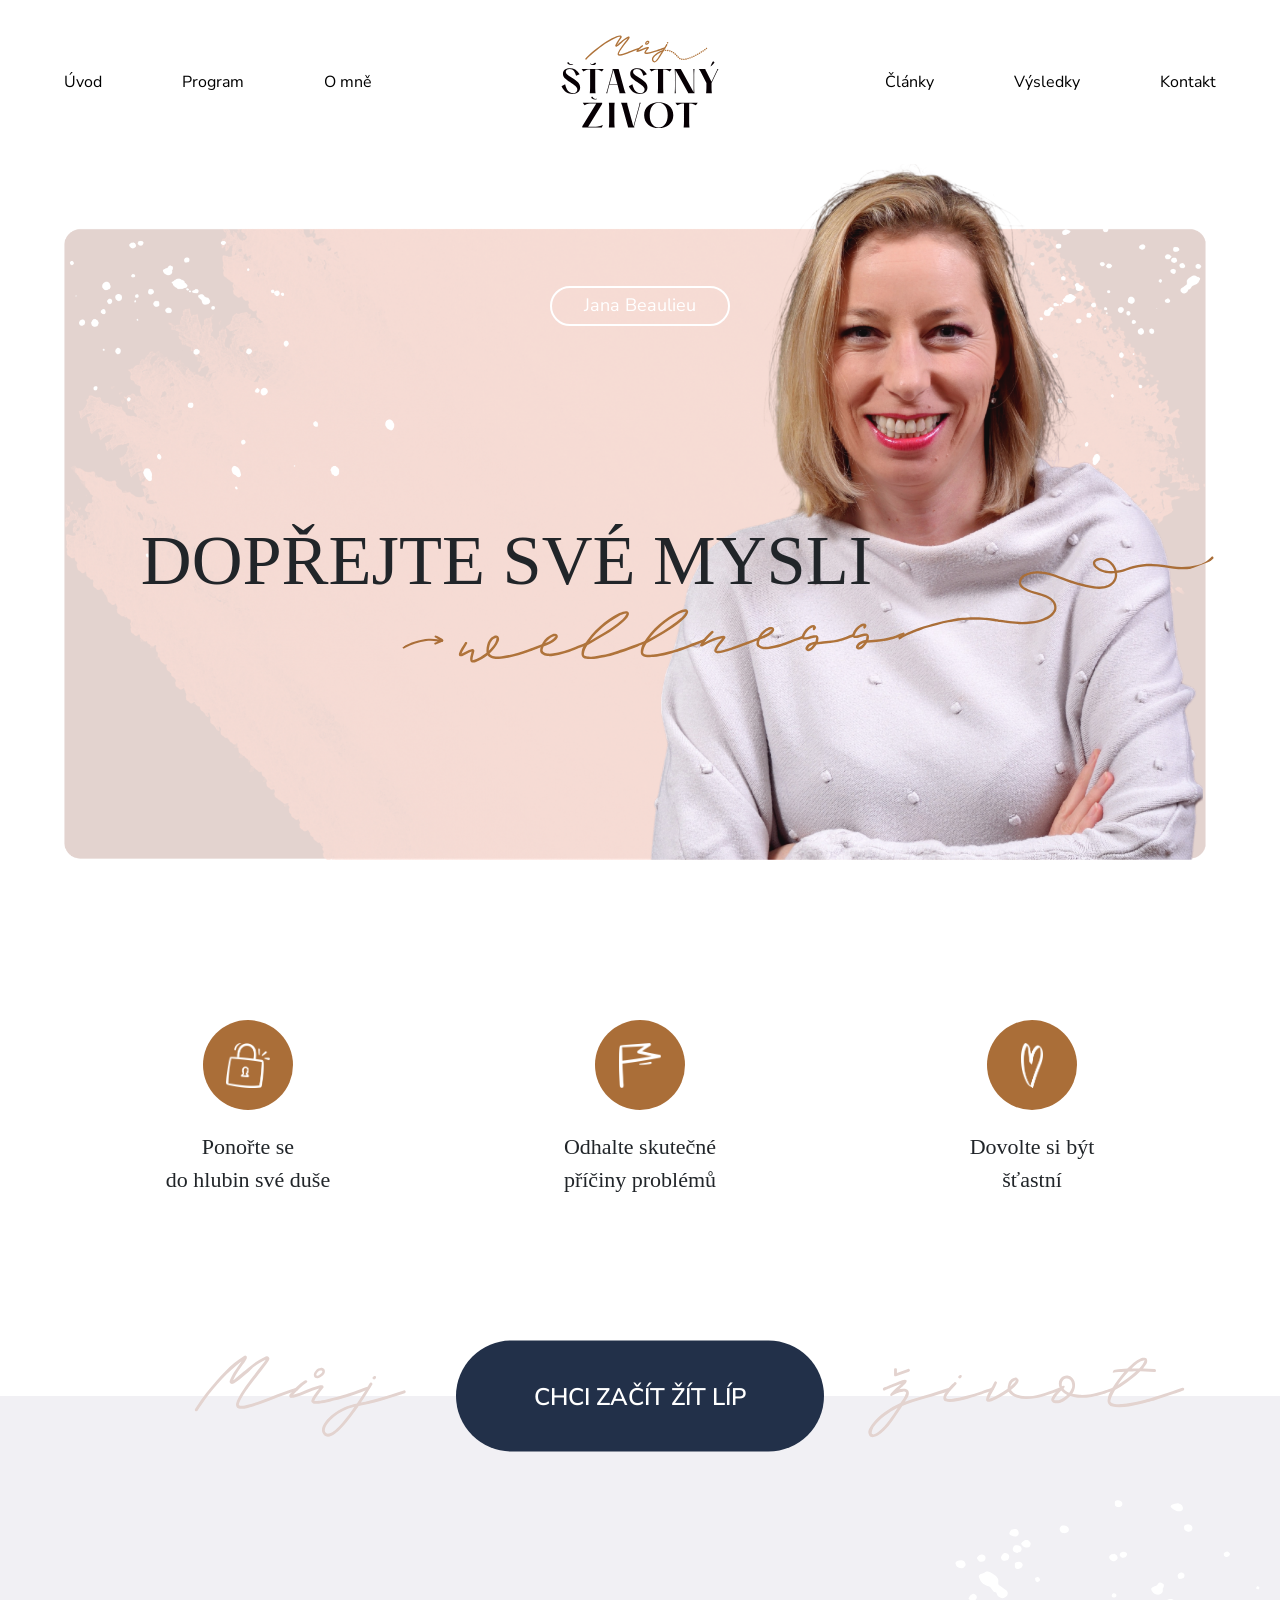
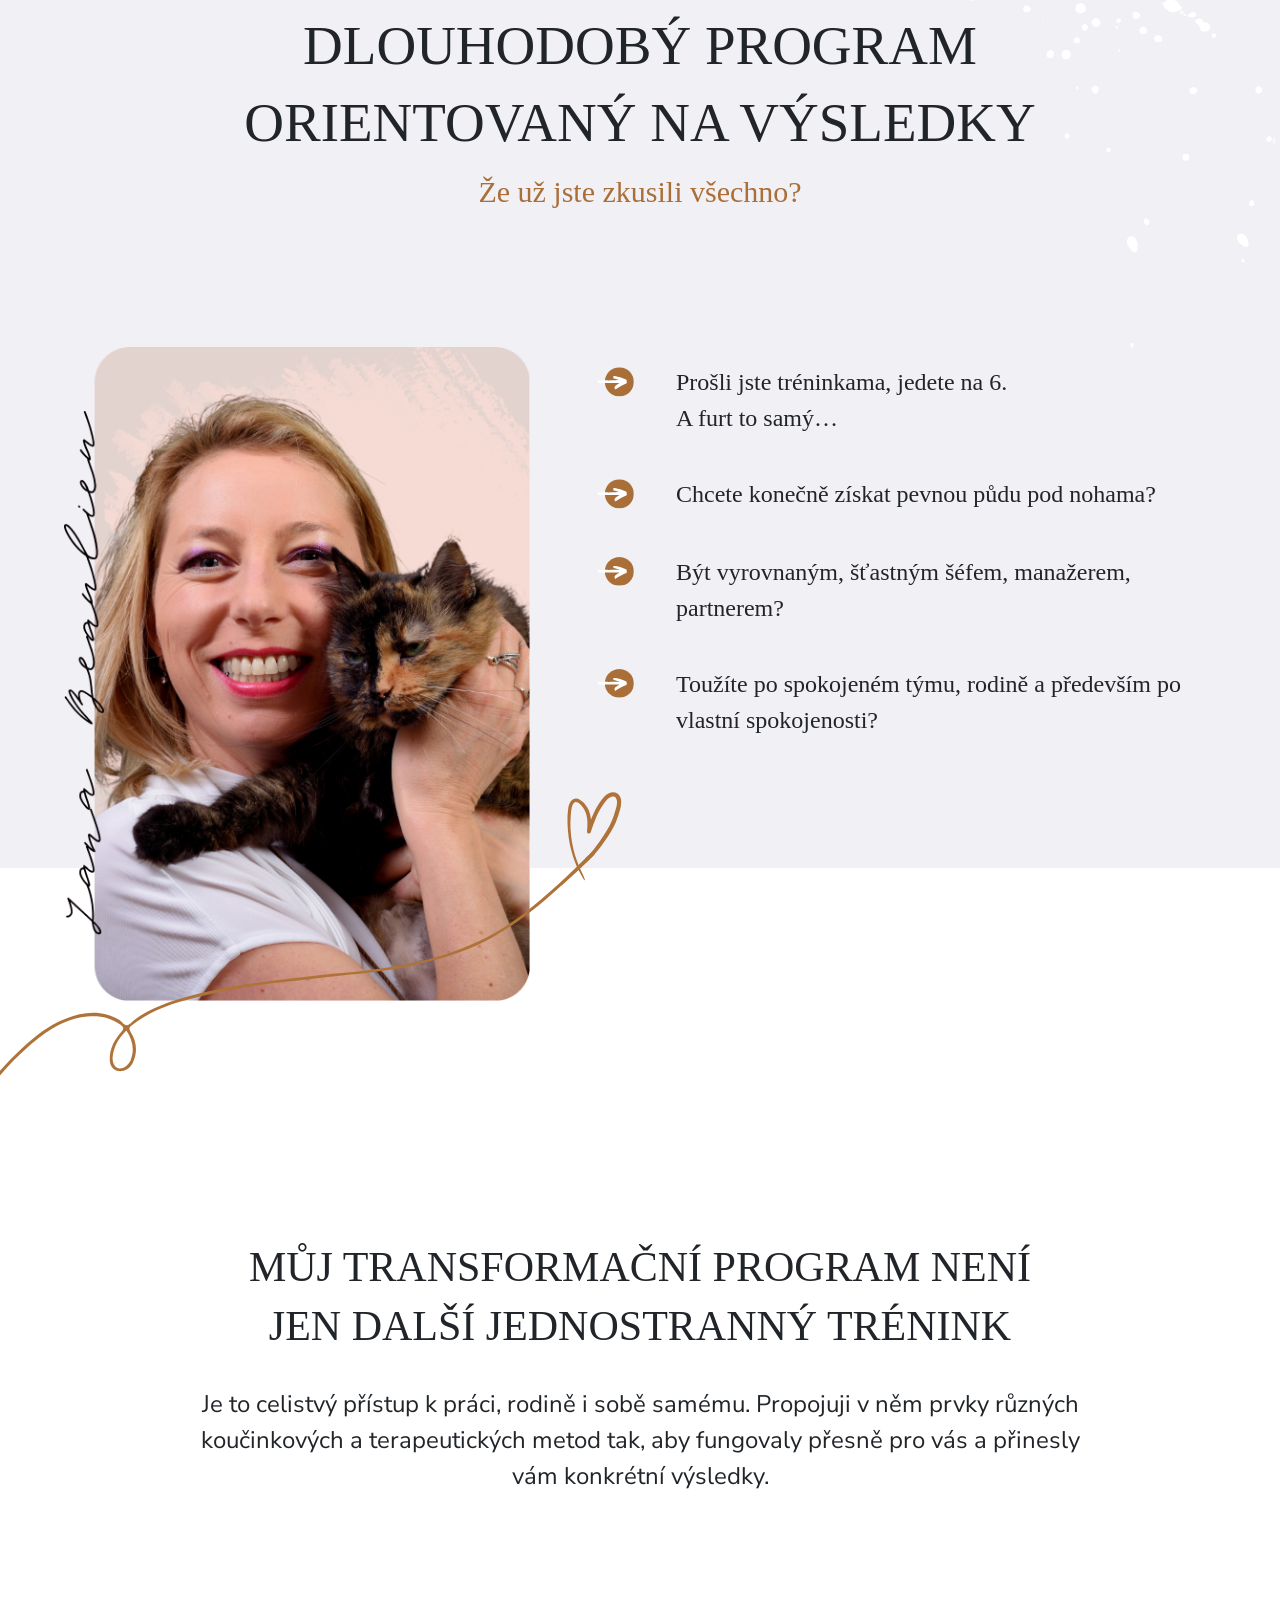
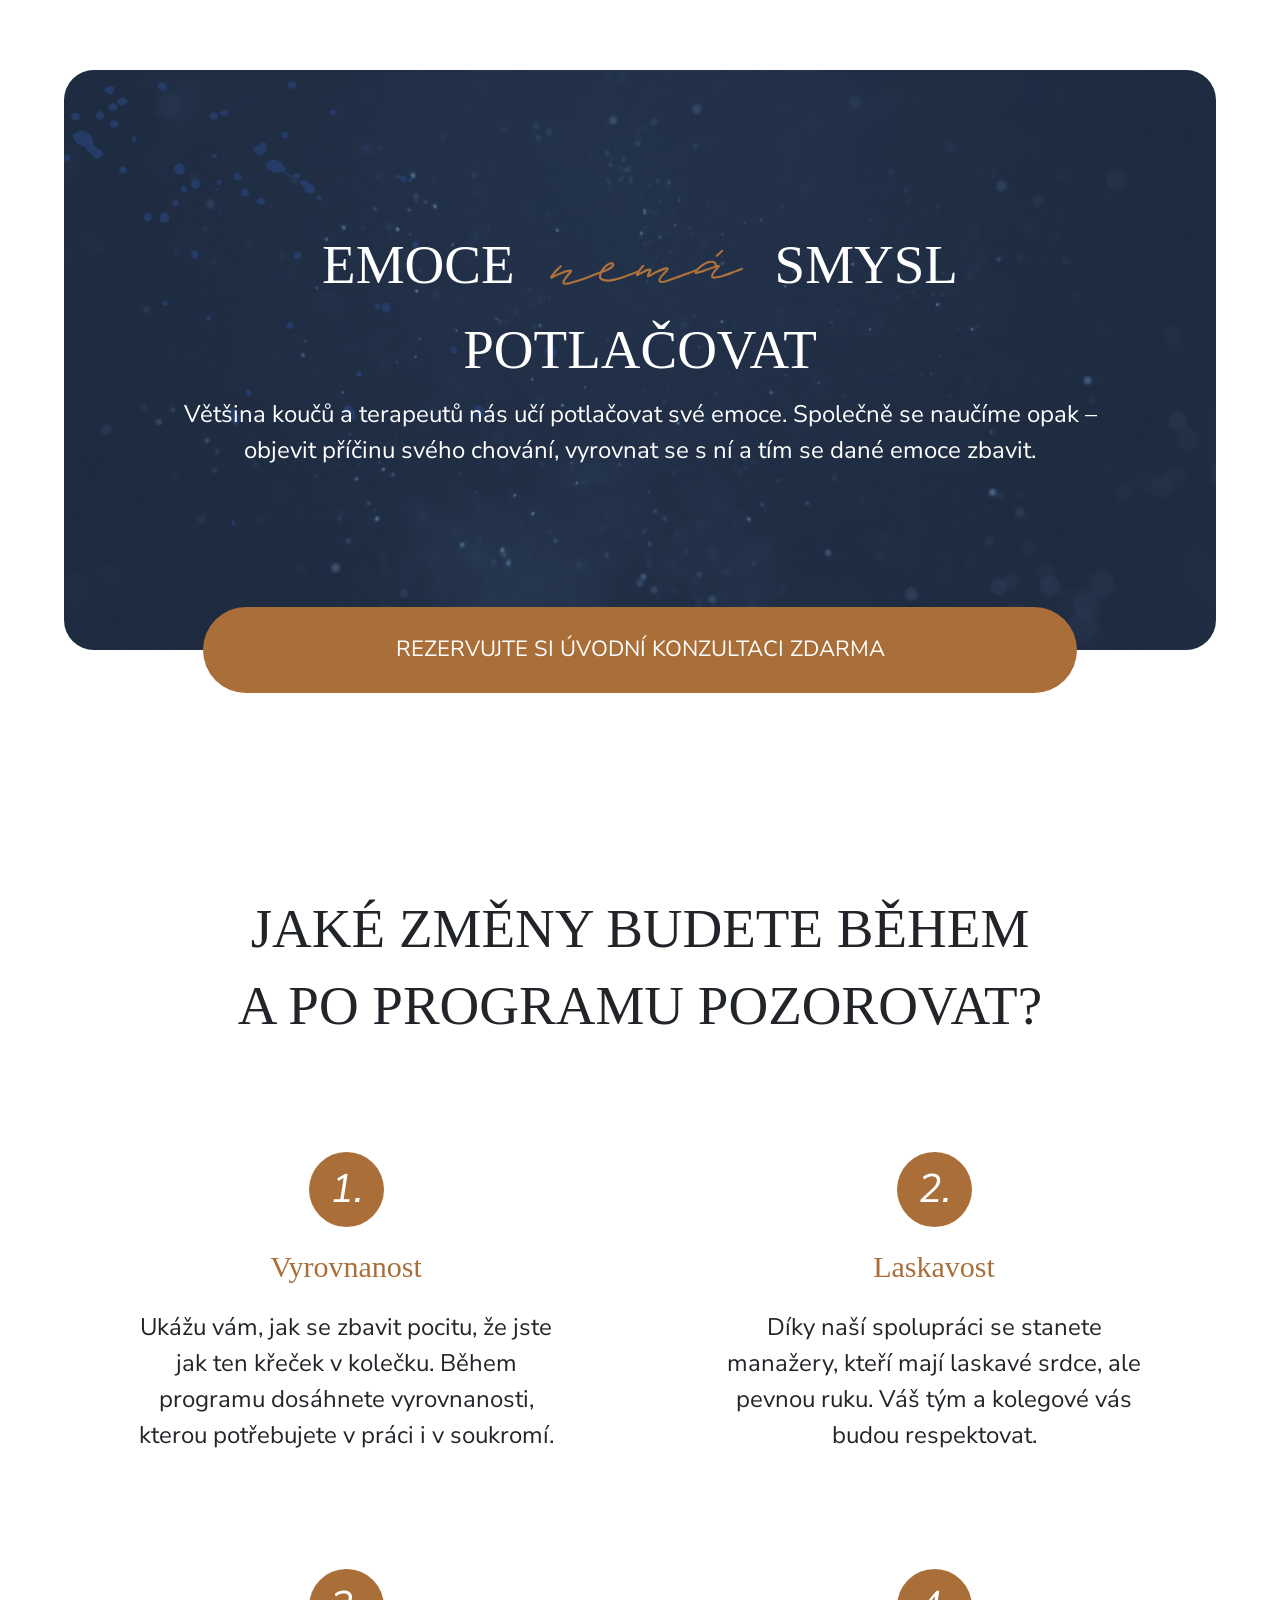
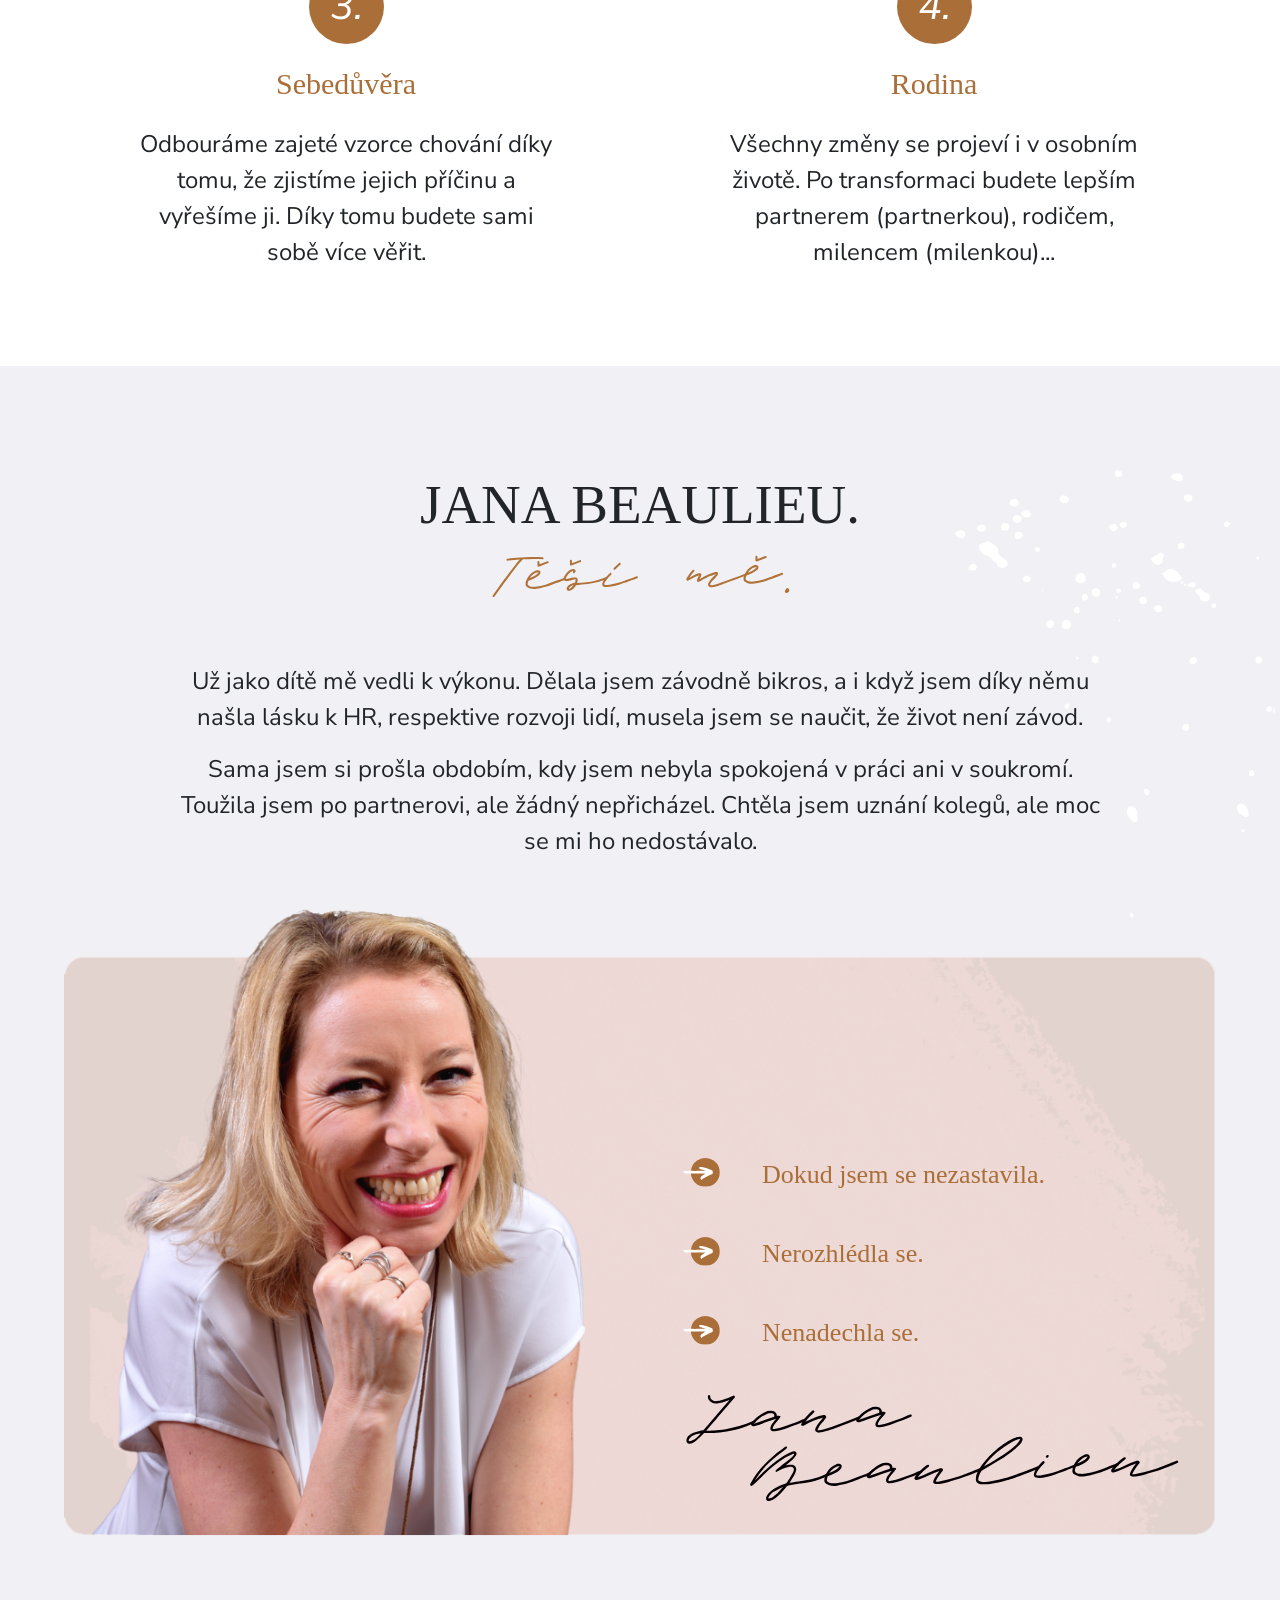
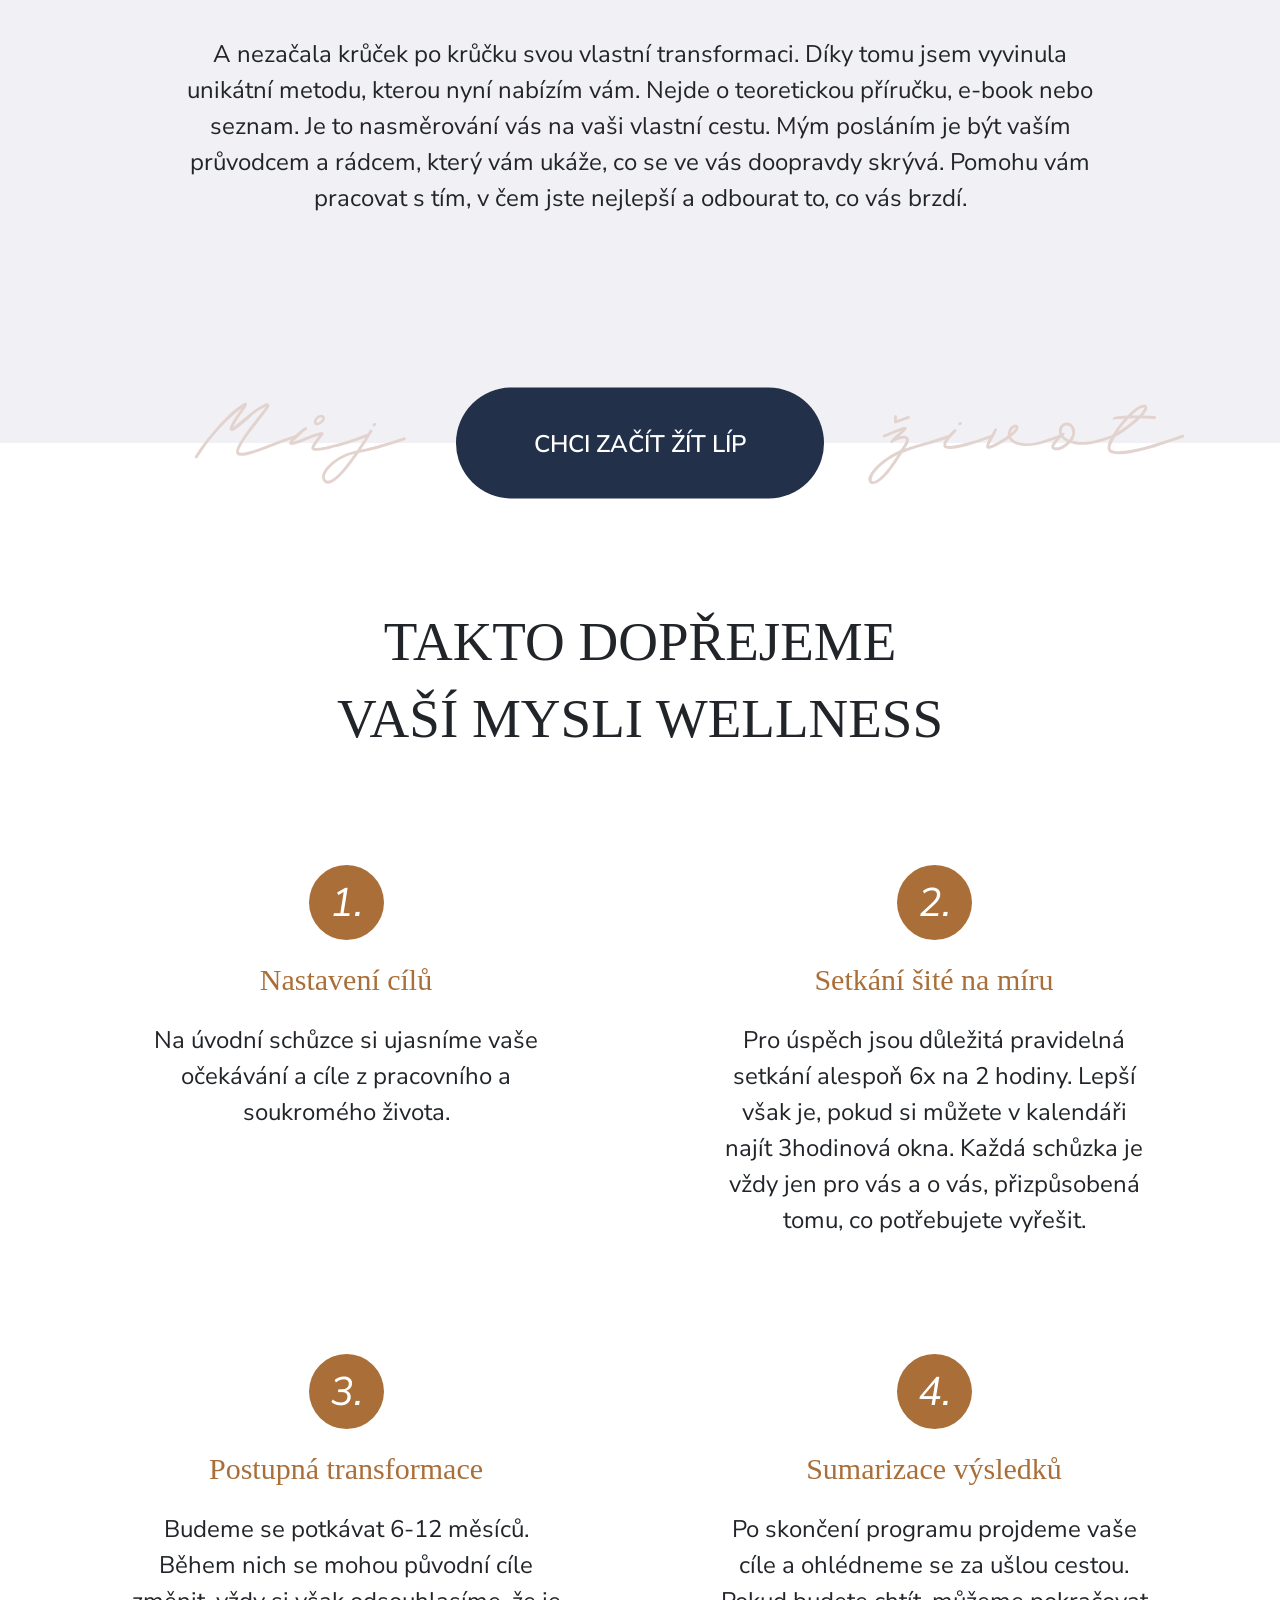
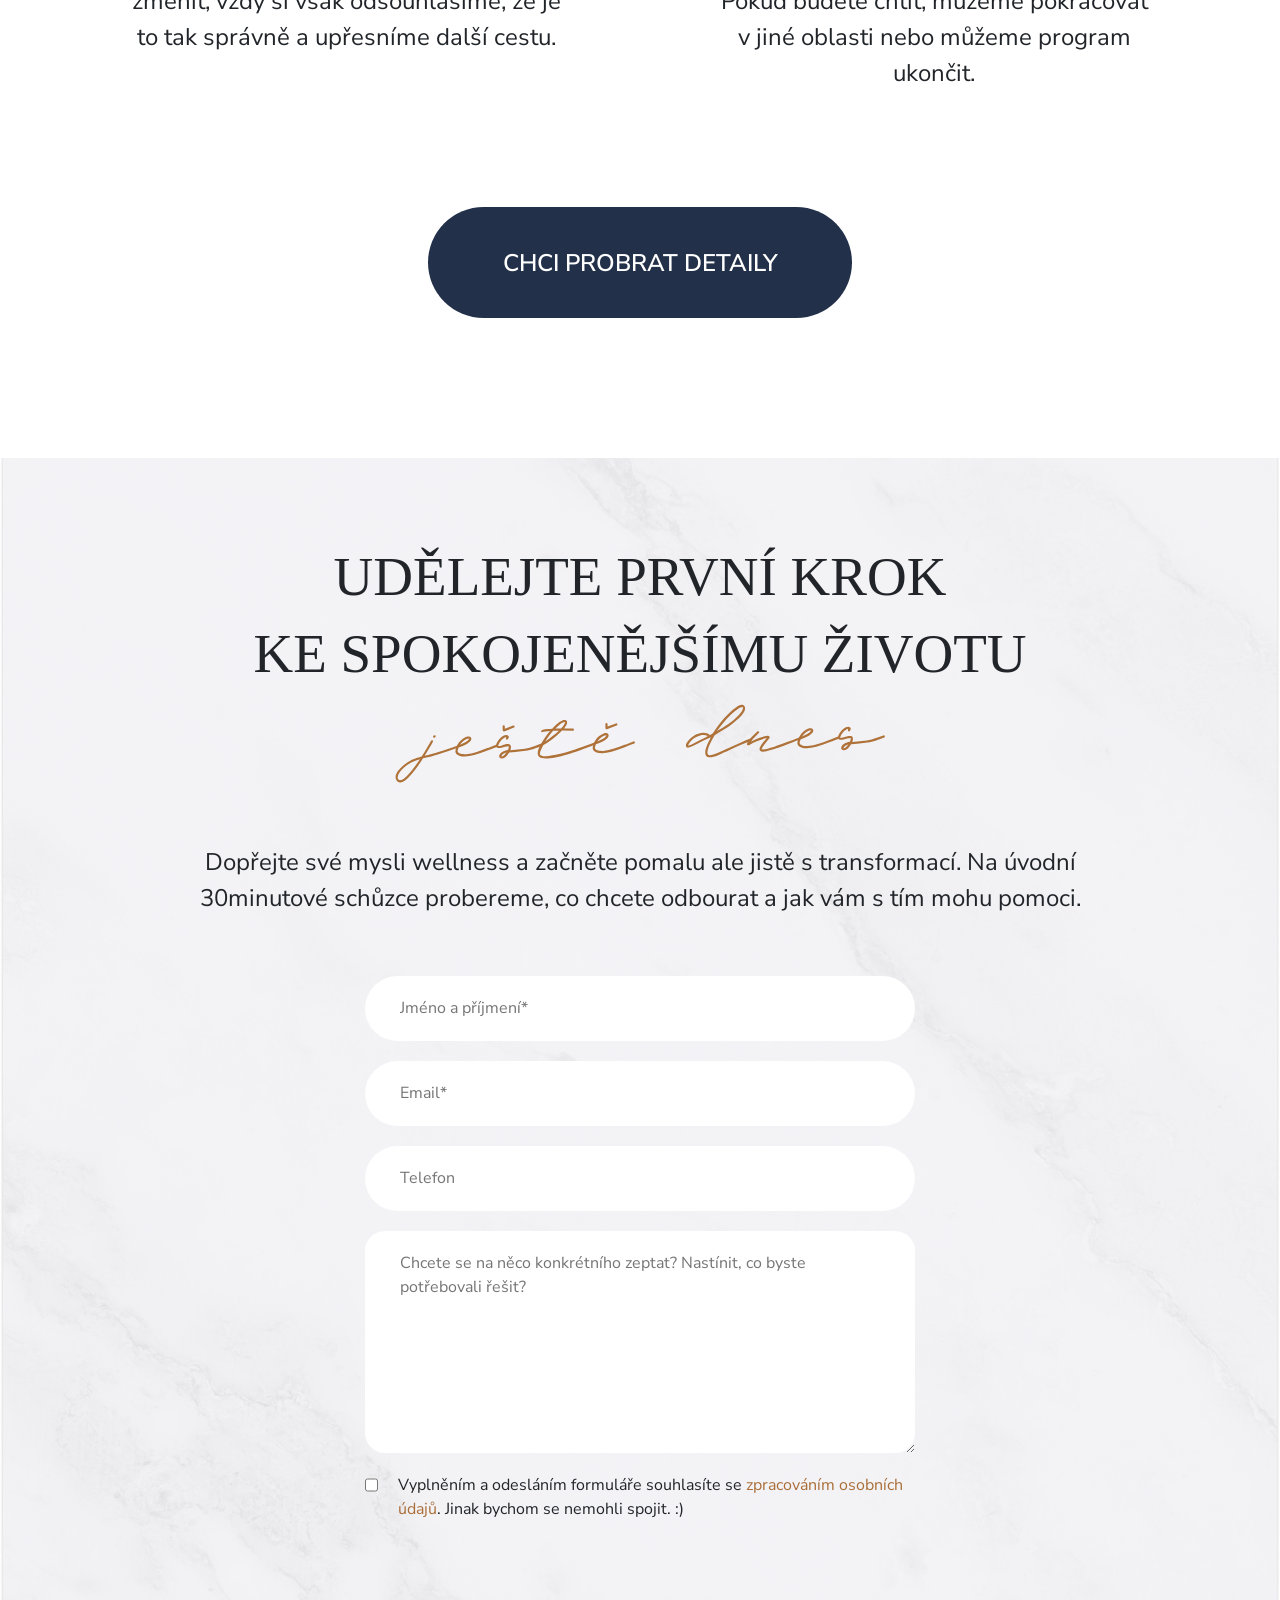
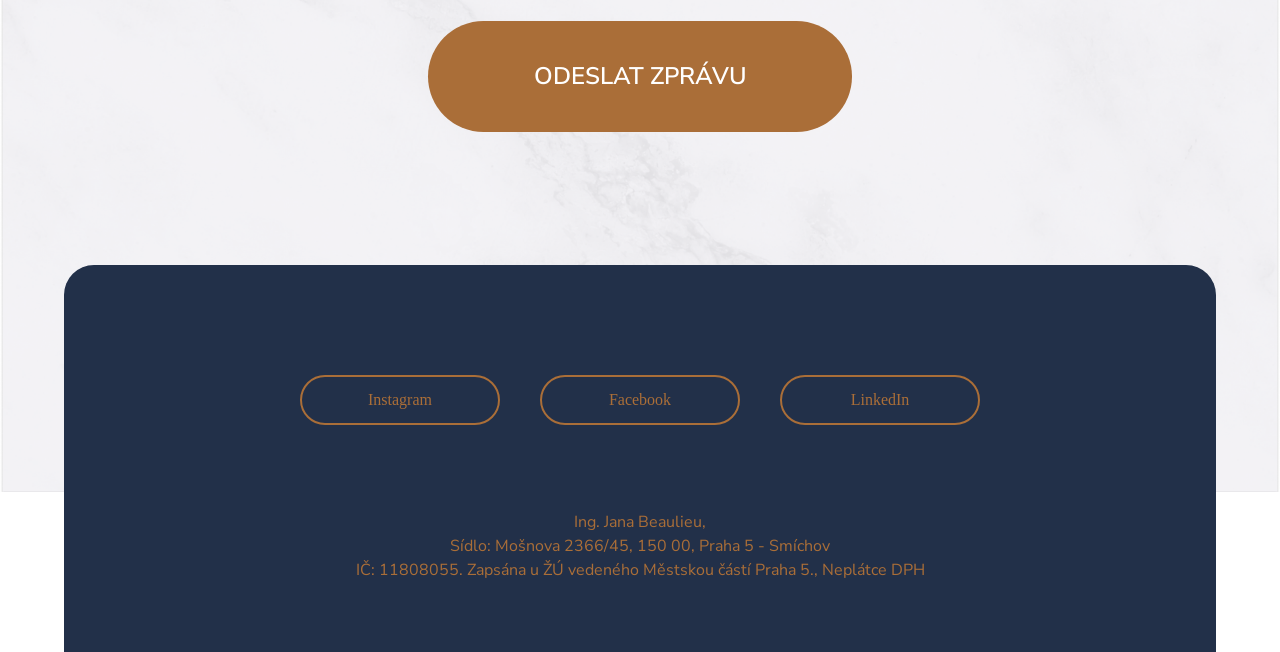
==== app/index.html @ 2c25b7e0 "landing" ====
<!DOCTYPE html>
<html lang="en">
<head>
	<meta charset="utf-8">
    <meta name="viewport" content="width=device-width, initial-scale=1">
	<meta http-equiv="X-UA-Compatible" content="ie=edge">
	<title>Title</title>
	<link rel="preconnect" href="https://fonts.googleapis.com">
<link rel="preconnect" href="https://fonts.gstatic.com" crossorigin>
<link href="https://fonts.googleapis.com/css2?family=Nunito+Sans:ital,opsz,wght@0,6..12,200..1000;1,6..12,200..1000&family=Nunito:ital,wght@0,200..1000;1,200..1000&display=swap" rel="stylesheet">
<link href="https://db.onlinewebfonts.com/c/3147420f5573b22000d1e233cae7cdc9?family=PP+Hatton" rel="stylesheet">

	<link rel="stylesheet" href="https://stackpath.bootstrapcdn.com/bootstrap/5.0.0-alpha1/css/bootstrap.min.css" integrity="sha384-r4NyP46KrjDleawBgD5tp8Y7UzmLA05oM1iAEQ17CSuDqnUK2+k9luXQOfXJCJ4I" crossorigin="anonymous">
	<link rel="stylesheet" href="css/style.min.css">
</head>
<body>

<!-- start header -->
<header class="header">
	<div class="container">

		<div class="logo">
			<a href="">
				<img src="img/logo.svg" alt="">
			</a>
		</div>

		<div class="menu-btn">
			<div class="menu-row"></div>
			<div class="menu-row"></div>
			<div class="menu-row"></div>
		</div>

		<div class="menu">
			<div class="menu__col">
				<ul>

					<li>
						<a href="">
							Úvod 
						</a>
					</li>

					<li>
						<a href="">
							Program  
						</a>
					</li>

					<li>
						<a href="">
							O mně 
						</a>
					</li>

				</ul>
			</div>
			<div class="menu__col">
				<ul>

					<li>
						<a href="">
							Články  
						</a>
					</li>

					<li>
						<a href="">
							Výsledky  
						</a>
					</li>

					<li>
						<a href="">
							Kontakt  
						</a>
					</li>

				</ul>
			</div>
		</div>
		
	</div>
</header>
<!-- end header -->

<!-- start main screen -->
<section class="main-screen">
	<div class="container">
		<div class="main-screen__content">

			<div class="main-screen__content-wrapper">
				<a href="" class="main-screen__btn">
				Jana Beaulieu
				</a>

			<h1 class="main-screen__title">
				Dopřejte své mysli
			</h1>
			<img src="img/signature.svg" alt="" class="signature__img">
			</div>
			
			<img src="img/ms.png" alt="" class="main-screen__img">
		</div>
		
	</div>
</section>
<!-- end main screen -->

<!-- start items section -->
<section class="items-section">
	<div class="container">
		<div class="row">

			<div class="col-lg-4">
				<div class="item">
					<div class="item__icon">
						<img src="img/icon1.png" alt="" class="item__icon-img">
					</div>
					<div class="item__title">
						Ponořte se <br>
do hlubin své duše
					</div>
				</div>
			</div>

			<div class="col-lg-4">
				<div class="item">
					<div class="item__icon">
						<img src="img/icon2.png" alt="" class="item__icon-img">
					</div>
					<div class="item__title">
						Odhalte skutečné <br>
						 příčiny problémů
					</div>
				</div>
			</div>

			<div class="col-lg-4">
				<div class="item">
					<div class="item__icon">
						<img src="img/icon3.png" alt="" class="item__icon-img">
					</div>
					<div class="item__title">
						Dovolte si být <br>
						šťastní
					</div>
				</div>
			</div>

		</div>
	</div>
</section>
<!-- end items section -->

<!-- start program section -->
<section class="program-section">


	<div class="program-row">
		<div class="container">
				<div class="row">

			

			<div class="col-lg-4" style="display: flex;justify-content: flex-end;">
				<img src="img/s1.svg" alt="">
			</div>

			<div class="col-lg-4">
				<div class="program-button">
			Chci začít žít líp</div>
		</div>

		<div class="col-lg-4">
<img src="img/s2.svg" alt="">
		</div>

			</div>
		</div>
	
		</div>
		
		
		

<div class="program-section__content">
	<div class="container">

		<h2 class="h2">
			Dlouhodobý program <br>
			orientovaný na výsledky
		</h2>

		<div class="sub-title">
			Že už jste zkusili všechno?
		</div>

		<div class="program-content-row">

			<div class="row">

			<div class="col-lg-5">
				<div class="program__photo-wrapper">
					
				</div>
				<img src="img/photo.png" alt="" class="program__photo">
				<img src="img/heart.svg" alt="" class="heart-img">
			</div>

			<div class="col-lg-7">
				<div class="program-list">

					<div class="program-item">
						<img src="img/icon.svg" alt="" class="program-item__icon">

						<div class="program-item__text">
							Prošli jste tréninkama, jedete na 6. <br> A furt to samý…
						</div>
					</div>

					<div class="program-item">
						<img src="img/icon.svg" alt="" class="program-item__icon">

						<div class="program-item__text">
							Chcete konečně získat pevnou půdu pod nohama?
						</div>
					</div>

					<div class="program-item">
						<img src="img/icon.svg" alt="" class="program-item__icon">

						<div class="program-item__text">
							Být vyrovnaným, šťastným šéfem, manažerem, partnerem?
						</div>
					</div>

					<div class="program-item">
						<img src="img/icon.svg" alt="" class="program-item__icon">

						<div class="program-item__text">
							Toužíte po spokojeném týmu, rodině a především po vlastní spokojenosti?
						</div>
					</div>


				</div>
			</div>
		</div>

		</div>

		

		</div>
	</div>
	
</section>
<!-- end program section -->
 
<!-- start text-section -->
<section class="section text-section">
	<div class="container">
		<h2 class="h2 h2-xs">
			Můj transformační program není <br>jen další jednostranný trénink
		</h2>
		<p class="p">
			Je to celistvý přístup k práci, rodině i sobě samému. Propojuji v něm prvky různých koučinkových a terapeutických metod tak, aby fungovaly přesně pro vás a přinesly vám konkrétní výsledky.
		</p>
	</div>
</section>
<!-- end text-section -->

<!-- start cta section -->
<section class="cta section">
	<div class="container">
		<div class="cta__content">
			<div class="cta__header">

				<div class="cta__header-row">
					<h2 class="h2">
						Emoce               
					</h2>

					<img src="img/im.svg" alt="" class="cta-img">
					<h2 class="h2">
						smysl
					</h2>
				</div>

				<h2 class="h2">
					potlačovat
				</h2>
			</div>

			<p class="p">
				Většina koučů a terapeutů nás učí potlačovat své emoce.
Společně se naučíme opak – objevit příčinu svého chování, vyrovnat se
s ní a tím se dané emoce zbavit.
			</p>

			<div class="cta-button">
				Rezervujte si úvodní konzultaci zdarma
			</div>
		</div>
	</div>
</section>
<!-- end cta section -->

<!-- start col section -->
<section class="section col-section">
	<div class="container">
		<h2 class="h2">
			Jaké změny budete během <br>
a po programu pozorovat?
		</h2>

		<div class="row">

			<div class="col-lg-6">
				<div class="col-item">
					<div class="col-item__num">
						1.
					</div>
					<h3 class="h3">
						Vyrovnanost
					</h3>
					<p class="p">
						Ukážu vám, jak se zbavit pocitu,
že jste jak ten křeček v kolečku. Během programu dosáhnete vyrovnanosti, kterou potřebujete
v práci i v soukromí.
					</p>
				</div>
			</div>

			<div class="col-lg-6">
				<div class="col-item">
					<div class="col-item__num">
						2.
					</div>
					<h3 class="h3">
						Laskavost
					</h3>
					<p class="p">
						Díky naší spolupráci se stanete manažery, kteří mají laskavé srdce, ale pevnou ruku. Váš tým a kolegové vás budou respektovat. 
					</p>
				</div>
			</div>

			<div class="col-lg-6">
				<div class="col-item">
					<div class="col-item__num">
						3.
					</div>
					<h3 class="h3">
						Sebedůvěra
					</h3>
					<p class="p">
						Odbouráme zajeté vzorce chování díky tomu, že zjistíme jejich příčinu a vyřešíme ji. Díky tomu budete sami sobě více věřit.
					</p>
				</div>
			</div>

			<div class="col-lg-6">
				<div class="col-item">
					<div class="col-item__num">
						4.
					</div>
					<h3 class="h3">
						Rodina
					</h3>
					<p class="p">
						Všechny změny se projeví
i v osobním životě. Po transformaci budete lepším partnerem (partnerkou), rodičem, milencem (milenkou)...
					</p>
				</div>
			</div>

		</div>
	</div>
</section>
<!-- end col section -->

<!-- start program section -->
<section class="program-section grey-section">	

<div class="program-section__content">
	<div class="container">

		<h2 class="h2">
			Jana Beaulieu.
		</h2>

		<img src="img/text-img.svg" alt="" class="text-img">
		<p class="p p-text">
			Už jako dítě mě vedli k výkonu. Dělala jsem závodně bikros, a i když jsem díky němu našla lásku k HR, respektive rozvoji lidí, musela jsem se naučit, že život není závod.
		</p>
		<p class="p p-text">
			Sama jsem si prošla obdobím, kdy jsem nebyla spokojená v práci ani v soukromí. Toužila jsem po partnerovi, ale žádný nepřicházel. Chtěla jsem uznání kolegů,
ale moc se mi ho nedostávalo.
		</p>

		<div class="about-wrapper">
			<img src="img/bg2.png" alt="" class="about-img">
<div class="about-wrapper__content">
	<div class="program-list">

		<div class="program-item">
			<img src="img/icon.svg" alt="" class="program-item__icon">

			<div class="program-item__text">
				Dokud jsem se nezastavila.
			</div>
		</div>

		<div class="program-item">
			<img src="img/icon.svg" alt="" class="program-item__icon">

			<div class="program-item__text">
				Nerozhlédla se. 
			</div>
		</div>

		<div class="program-item">
			<img src="img/icon.svg" alt="" class="program-item__icon">

			<div class="program-item__text">
				Nenadechla se.
			</div>
		</div>

		<img src="img/name.svg" alt="" class="img-name">


	</div>

	
</div>
		</div>
		<p class="p p-text p-padding">
			A nezačala krůček po krůčku svou vlastní transformaci. Díky tomu jsem vyvinula unikátní metodu, kterou nyní nabízím vám. Nejde o teoretickou příručku, e-book nebo seznam. Je to nasměrování vás na vaši vlastní cestu. Mým posláním je být vaším průvodcem a rádcem, který vám ukáže, co se ve vás doopravdy skrývá. Pomohu vám pracovat s tím, v čem jste nejlepší a odbourat to, co vás brzdí.
		</p>
		</div>

		
	</div>



	<div class="program-row">
		<div class="container">
				<div class="row">

			

			<div class="col-lg-4" style="display: flex;justify-content: flex-end;">
				<img src="img/s1.svg" alt="">
			</div>

			<div class="col-lg-4">
				<div class="program-button">
			Chci začít žít líp</div>
		</div>

		<div class="col-lg-4">
<img src="img/s2.svg" alt="">
		</div>

			</div>
		</div>
	
		</div>
	
</section>
<!-- end program section -->

<!-- start col section -->
<section class="section col-section">
	<div class="container">
		<h2 class="h2">
			Takto dopřejeme <br>
vaší mysli wellness
		</h2>

		<div class="row">

			<div class="col-lg-6">
				<div class="col-item">
					<div class="col-item__num">
						1.
					</div>
					<h3 class="h3">
						Nastavení cílů
					</h3>
					<p class="p">
						Na úvodní schůzce si ujasníme vaše očekávání a cíle z pracovního
a soukromého života.
					</p>
				</div>
			</div>

			<div class="col-lg-6">
				<div class="col-item">
					<div class="col-item__num">
						2.
					</div>
					<h3 class="h3">
						Setkání šité na míru
					</h3>
					<p class="p">
						Pro úspěch jsou důležitá pravidelná setkání alespoň 6x na 2 hodiny. Lepší však je, pokud si můžete v kalendáři najít 3hodinová okna. Každá schůzka je vždy jen pro vás a o vás, přizpůsobená tomu,
co potřebujete vyřešit. 
					</p>
				</div>
			</div>

			<div class="col-lg-6">
				<div class="col-item">
					<div class="col-item__num">
						3.
					</div>
					<h3 class="h3">
						Postupná transformace
					</h3>
					<p class="p">
						Budeme se potkávat 6-12 měsíců. Během nich se mohou původní cíle změnit, vždy si však odsouhlasíme,
že je to tak správně a upřesníme další cestu.
					</p>
				</div>
			</div>

			<div class="col-lg-6">
				<div class="col-item">
					<div class="col-item__num">
						4.
					</div>
					<h3 class="h3">
						Sumarizace výsledků
					</h3>
					<p class="p">
						Po skončení programu projdeme vaše cíle a ohlédneme se za ušlou cestou. Pokud budete chtít, můžeme pokračovat v jiné oblasti nebo můžeme program ukončit.
					</p>
				</div>
			</div>

		</div>

		<div class="button-wrapper">
			<div class="program-button">
			Chci probrat detaily</div>
		</div>
		
	</div>
</section>
<!-- end col section -->

<!-- start form section -->
<section class="form-section section">
	<div class="container">
		<h2 class="h2">
			Udělejte první krok <br>
			ke spokojenějšímu životu
		</h2>
		<img src="img/text2.svg" alt="" class="form-text">

		<p class="p p-text">
			Dopřejte své mysli wellness a začněte pomalu ale jistě s transformací.
Na úvodní 30minutové schůzce probereme, co chcete odbourat a jak vám s tím mohu pomoci. 
		</p>

		<form action="" class="form">
			<input type="text" placeholder="Jméno a příjmení*" class="input">
			<input type="text" placeholder="Email*" class="input">
			<input type="text" placeholder="Telefon" class="input">
			<textarea name="" id="" placeholder="Chcete se na něco konkrétního zeptat? Nastínit, co byste potřebovali řešit? "></textarea>

			<div class="checkbox-row">
				<input type="checkbox">
				<label for="">Vyplněním a odesláním formuláře souhlasíte se <a href="">zpracováním osobních údajů</a>. Jinak bychom se nemohli spojit. :) </label>
			</div>

			<div class="button-wrapper">
				<div class="program-button">
					odeslat zprávu</div>
			</div>

		</form>
	</div>
</section>
<!-- end form section -->

<footer class="footer">
<div class="container">

	<div class="footer-buttons">
		<a href="">Instagram</a>
		<a href="">Facebook</a>
		<a href="">LinkedIn</a>
	</div>
	<div class="copy">
		<p>Ing. Jana Beaulieu,</p>
		<p>
			Sídlo: Mošnova 2366/45, 150 00, Praha 5 - Smíchov <br>
			IČ: 11808055. Zapsána u ŽÚ vedeného Městskou částí Praha 5., Neplátce DPH
		</p>
	</div>
</div>
</footer>

 <script
  src="https://code.jquery.com/jquery-3.5.1.slim.min.js"
  integrity="sha256-4+XzXVhsDmqanXGHaHvgh1gMQKX40OUvDEBTu8JcmNs="
  crossorigin="anonymous"></script>
	<script src="js/main.js"></script>
</body>
</html>
---- app/css/style.min.css ----
body{font-family:"Nunito Sans",serif}h1{font-family:"PP Hatton"}.container{margin-left:auto;margin-right:auto;width:1300px;max-width:90vw;padding-left:0;padding-right:0}.header{padding-top:70px;padding-bottom:70px;position:relative}.header .container{display:-webkit-box;display:-ms-flexbox;display:flex;-webkit-box-align:center;-ms-flex-align:center;align-items:center}.menu{width:100%;display:-webkit-box;display:-ms-flexbox;display:flex;-webkit-box-pack:justify;-ms-flex-pack:justify;justify-content:space-between}.menu ul{padding:0;margin:0;list-style:none;display:-webkit-box;display:-ms-flexbox;display:flex;-webkit-box-align:center;-ms-flex-align:center;align-items:center}.menu ul li{margin-right:80px}.menu ul li:last-child{margin-right:0}.menu ul a{text-decoration:none;color:#000;font-size:16px}.logo{position:absolute;top:50%;left:50%;-webkit-transform:translateX(-50%) translateY(-50%);-ms-transform:translateX(-50%) translateY(-50%);transform:translateX(-50%) translateY(-50%)}.logo img{width:160px}.menu-btn{display:none}.main-screen__img{width:100%}.main-screen__content{position:relative}.main-screen__content-wrapper{position:absolute;top:68px;left:0;width:100%;height:100%;z-index:999}.signature__img{margin-left:auto;margin-right:0;display:block;margin-top:-120px}.main-screen__btn{display:-webkit-box;display:-ms-flexbox;display:flex;-webkit-box-pack:center;-ms-flex-pack:center;justify-content:center;-webkit-box-align:center;-ms-flex-align:center;align-items:center;margin-left:auto;margin-right:auto;margin-top:65px;color:#fff;font-size:18px;border:2px solid #fff;border-radius:40px;width:180px;height:40px;text-decoration:none}.main-screen__btn:hover{color:#fff}.main-screen__title{text-transform:uppercase;margin-top:230px;text-align:center;font-size:75px;font-family:"PP Hatton";margin-left:-150px}.item{text-align:center}.item__icon{width:90px;height:90px;border-radius:50%;display:-webkit-box;display:-ms-flexbox;display:flex;-webkit-box-pack:center;-ms-flex-pack:center;justify-content:center;-webkit-box-align:center;-ms-flex-align:center;align-items:center;background:#aa6e38;margin-left:auto;margin-right:auto}.item__icon img{max-width:50%;max-height:50%}.items-section{padding-top:160px;padding-bottom:200px}.item__title{margin-top:20px;font-family:"PP Hatton";font-size:22px;margin-left:auto;margin-right:auto;max-width:100%}.program-section{background:#f1f0f4;background-image:url("../img/bg.svg");background-repeat:no-repeat;background-position:top 100px right;background-size:330px}.program-section__content{padding-top:100px}.program-row{display:-webkit-box;display:-ms-flexbox;display:flex;-webkit-box-align:center;-ms-flex-align:center;align-items:center;-webkit-box-pack:center;-ms-flex-pack:center;justify-content:center;-webkit-transform:translateY(-50%);-ms-transform:translateY(-50%);transform:translateY(-50%)}.program-row .row{display:-webkit-box;display:-ms-flexbox;display:flex;-webkit-box-align:center;-ms-flex-align:center;align-items:center}.program-row img{height:90px;margin-left:20px;margin-right:20px}.program-button{height:111px;background:#223049;color:#fff;width:424px;max-width:100%;border-radius:100px;display:-webkit-box;display:-ms-flexbox;display:flex;-webkit-box-pack:center;-ms-flex-pack:center;justify-content:center;-webkit-box-align:center;-ms-flex-align:center;align-items:center;font-size:24px;text-transform:uppercase;font-weight:600}.h2{font-size:55px;font-family:"PP Hatton";text-transform:uppercase;text-align:center;line-height:1.4}.h2-xs{font-size:42px}.sub-title{color:#aa6e38;font-family:"PP Hatton";font-size:30px;text-align:center}.program-content-row{margin-top:0}.program__photo{max-width:100%;position:relative;top:133px}.program-item__icon{min-width:45px;margin-right:37px}.program-list{padding-left:40px}.program-item{margin-bottom:40px;display:-webkit-box;display:-ms-flexbox;display:flex;-webkit-box-align:start;-ms-flex-align:start;align-items:flex-start}.program-list{margin-top:150px}.program-item__text{font-size:24px;font-family:"PP Hatton"}.heart-img{position:absolute;bottom:-28vw;left:-1vw;width:50vw}.program-section{position:relative}.program__photo-wrapper{position:relative}.section{padding-top:80px;padding-bottom:80px}.text-section{padding-top:370px;text-align:center}.p{font-size:24px}.text-section p{width:930px;max-width:100%;margin-left:auto;margin-right:auto;margin-top:30px}.cta__content{width:100%;padding-top:156px;background:url("../img/bg.png");background-size:104%;border-radius:30px;background-position:center;padding-left:30px;padding-right:30px;color:#fff;text-align:center}.cta__content p{width:930px;max-width:100%;margin-left:auto;margin-right:auto;padding-bottom:80px}.cta__header-row{display:-webkit-box;display:-ms-flexbox;display:flex;-webkit-box-pack:center;-ms-flex-pack:center;justify-content:center}.cta-img{width:200px;margin-left:30px;margin-right:30px}.cta-button{background:#aa6e38;color:#fff;width:874px;max-width:100%;display:-webkit-box;display:-ms-flexbox;display:flex;-webkit-box-pack:center;-ms-flex-pack:center;justify-content:center;-webkit-box-align:center;-ms-flex-align:center;align-items:center;margin-left:auto;margin-right:auto;height:86px;font-size:22px;text-transform:uppercase;border-radius:100px;-webkit-transform:translateY(50%);-ms-transform:translateY(50%);transform:translateY(50%)}.col-section{padding-top:160px}.col-item{text-align:center;margin-top:100px}.col-item p{width:430px;max-width:100%;margin-left:auto;margin-right:auto;margin-top:24px}.col-item__num{width:75px;height:75px;border-radius:50%;background:#aa6e38;color:#fff;display:-webkit-box;display:-ms-flexbox;display:flex;-webkit-box-pack:center;-ms-flex-pack:center;justify-content:center;-webkit-box-align:center;-ms-flex-align:center;align-items:center;font-style:italic;font-size:40px;margin-left:auto;margin-right:auto;margin-bottom:22px}.h3{font-size:30px;font-family:"PP Hatton";color:#aa6e38}.text-img{width:300px;max-width:100%}.text-section--2{padding-top:160px}.grey-section .program-row{-webkit-transform:translateY(50%);-ms-transform:translateY(50%);transform:translateY(50%)}.grey-section .text-img{display:block;margin-left:auto;margin-right:auto;margin-bottom:60px}.p-text{width:930px;max-width:100%;margin-left:auto;margin-right:auto;text-align:center}.about-img{width:100%}.about-wrapper__content{position:absolute;top:0;left:0;width:100%;height:100%;display:-webkit-box;display:-ms-flexbox;display:flex;-webkit-box-orient:vertical;-webkit-box-direction:normal;-ms-flex-direction:column;flex-direction:column;-webkit-box-align:end;-ms-flex-align:end;align-items:flex-end}.about-wrapper__content .program-list{width:50%;color:#aa6e38;padding-top:130px}.about-wrapper__content .program-item__text{font-size:26px}.about-wrapper{position:relative}.img-name{width:500px;max-width:100%}.p-padding{padding-top:100px;padding-bottom:100px}.button-wrapper{display:-webkit-box;display:-ms-flexbox;display:flex;-webkit-box-pack:center;-ms-flex-pack:center;justify-content:center;-webkit-box-align:center;-ms-flex-align:center;align-items:center;padding-top:100px;padding-bottom:60px}.form-section{background:url("../img/form-bg.png");background-size:cover;background-position:center;padding-bottom:300px}.form-section .program-button{background:#aa6e38}.form-text{width:500px;max-width:90%;margin-left:auto;margin-right:auto;display:block;margin-bottom:60px}.input{display:block;background:#fff;border-radius:50px;width:100%;margin-bottom:20px;height:65px;border:none;padding-left:35px;padding-right:35px}textarea{display:block;background:#fff;border-radius:20px;width:100%;margin-bottom:20px;height:222px;border:none;padding-left:35px;padding-right:35px;padding-top:20px;padding-bottom:20px}.form{width:550px;max-width:100%;margin-left:auto;margin-right:auto;margin-top:60px}.checkbox-row{display:-webkit-box;display:-ms-flexbox;display:flex;-webkit-box-align:start;-ms-flex-align:start;align-items:flex-start}.checkbox-row a{color:#aa6e38;text-decoration:none}.checkbox-row input{margin-top:2px;width:20px;height:20px;margin-right:20px}.footer .container{background:#223049;border-top-left-radius:30px;border-top-right-radius:30px;padding-top:110px;padding-bottom:70px;color:#aa6e38;padding-left:30px;padding-right:30px;text-align:center}.footer{margin-top:-227px}.footer p{margin-bottom:0}.footer-buttons{display:-webkit-box;display:-ms-flexbox;display:flex;-webkit-box-pack:center;-ms-flex-pack:center;justify-content:center;margin-bottom:85px}.footer-buttons a{display:-webkit-box;display:-ms-flexbox;display:flex;-webkit-box-pack:center;-ms-flex-pack:center;justify-content:center;-webkit-box-align:center;-ms-flex-align:center;align-items:center;border:2px solid #aa6e38;color:#aa6e38;width:200px;height:50px;text-decoration:none;border-radius:50px;margin:0 20px;font-family:"PP Hatton"}.menu{z-index:999}@media only screen and (max-width: 1400px){.main-screen__title{margin-left:6vw;text-align:left;font-size:5.5vw}.main-screen__title{margin-top:15vw}.main-screen__btn{margin-top:4.5vw}.signature__img{width:65vw;margin-top:-8vw}.main-screen__content-wrapper{top:5vw}}@media only screen and (max-width: 1200px){.menu ul li{margin-right:40px}.menu ul li:last-child{margin-right:0}}@media only screen and (max-width: 992px){.menu{display:none}.logo{position:static;-webkit-transform:translate(0);-ms-transform:translate(0);transform:translate(0)}.header{padding-top:15px;padding-bottom:15px}.menu-btn{display:block;cursor:pointer}.menu-row{width:25px;height:3px;margin-bottom:4px;background:#000;display:block;border-radius:10px;-webkit-transition:all .3s;-o-transition:all .3s;transition:all .3s}.menu-row:last-child{margin-bottom:0}.header .container{display:-webkit-box;display:-ms-flexbox;display:flex;-webkit-box-pack:justify;-ms-flex-pack:justify;justify-content:space-between;-webkit-box-align:center;-ms-flex-align:center;align-items:center}.menu-btn.active .menu-row:last-child{display:none}.menu-btn.active .menu-row:first-child{-webkit-transform:rotate(45deg);-ms-transform:rotate(45deg);transform:rotate(45deg);margin-bottom:0;position:relative;top:3px}.menu-btn.active .menu-row:nth-child(2){-webkit-transform:rotate(-45deg);-ms-transform:rotate(-45deg);transform:rotate(-45deg)}.menu.active{display:block;position:absolute;top:100%;left:0;width:100vw;background:#fff;z-index:9999}.menu{min-height:100vh;padding-top:30px}.menu li{padding-top:15px;padding-bottom:15px}.menu ul{display:-webkit-box;display:-ms-flexbox;display:flex;-webkit-box-orient:vertical;-webkit-box-direction:normal;-ms-flex-direction:column;flex-direction:column;-webkit-box-align:start;-ms-flex-align:start;align-items:flex-start;padding-left:10vw;padding-right:10vw}.items-section{padding-top:80px}.item{margin-bottom:60px}.program-row img{display:block;margin-left:auto;margin-right:auto}.program-button{margin-left:auto;margin-right:auto;margin-top:15px;margin-bottom:15px;margin-left:auto;margin-right:auto}.program-section__content{padding-top:0}}@media only screen and (max-width: 768px){.logo img{max-width:100px}.main-screen__btn{margin-left:5vw;width:135px;height:30px;font-size:16px}.main-screen__title{margin-top:6vw;font-size:7.5vw;width:50vw}.signature__img{margin-left:2vw;margin-right:auto}.h2{font-size:36px}.h2 br{display:none}.program-section__content{margin-top:-60px}.program__photo{top:0;margin-top:30px}.sub-title{font-size:24px}.program-list{margin-top:60px}.program-list{padding-left:0}.program-item__icon{margin-right:15px}.program-item__text{font-size:20px}.heart-img{width:98vw;bottom:-38vw}.program-section{padding-bottom:50px}.text-section{padding-top:140px}.about-wrapper__content{position:static;width:100%}.footer-buttons{-webkit-box-orient:vertical;-webkit-box-direction:normal;-ms-flex-direction:column;flex-direction:column;-webkit-box-align:center;-ms-flex-align:center;align-items:center;margin-bottom:40px}.footer-buttons a{margin-bottom:25px}.footer .container{padding-top:80px}.h2{font-size:32px}.about-wrapper__content .program-list{width:100%;padding-top:0}.cta__header .h2{font-size:22px}.cta-img{min-width:50px;margin-left:5px;margin-right:5px}.cta__content{padding-top:80px}.cta__content p{padding-bottom:0}.cta-button{font-size:18px}.cta{padding-top:0;padding-bottom:0}.grey-section{padding-top:150px}.grey-section .p-padding{padding-bottom:0}.grey-section .program-row{-webkit-transform:translateY(0);-ms-transform:translateY(0);transform:translateY(0)}.col-section{padding-top:80px;padding-bottom:80px}}
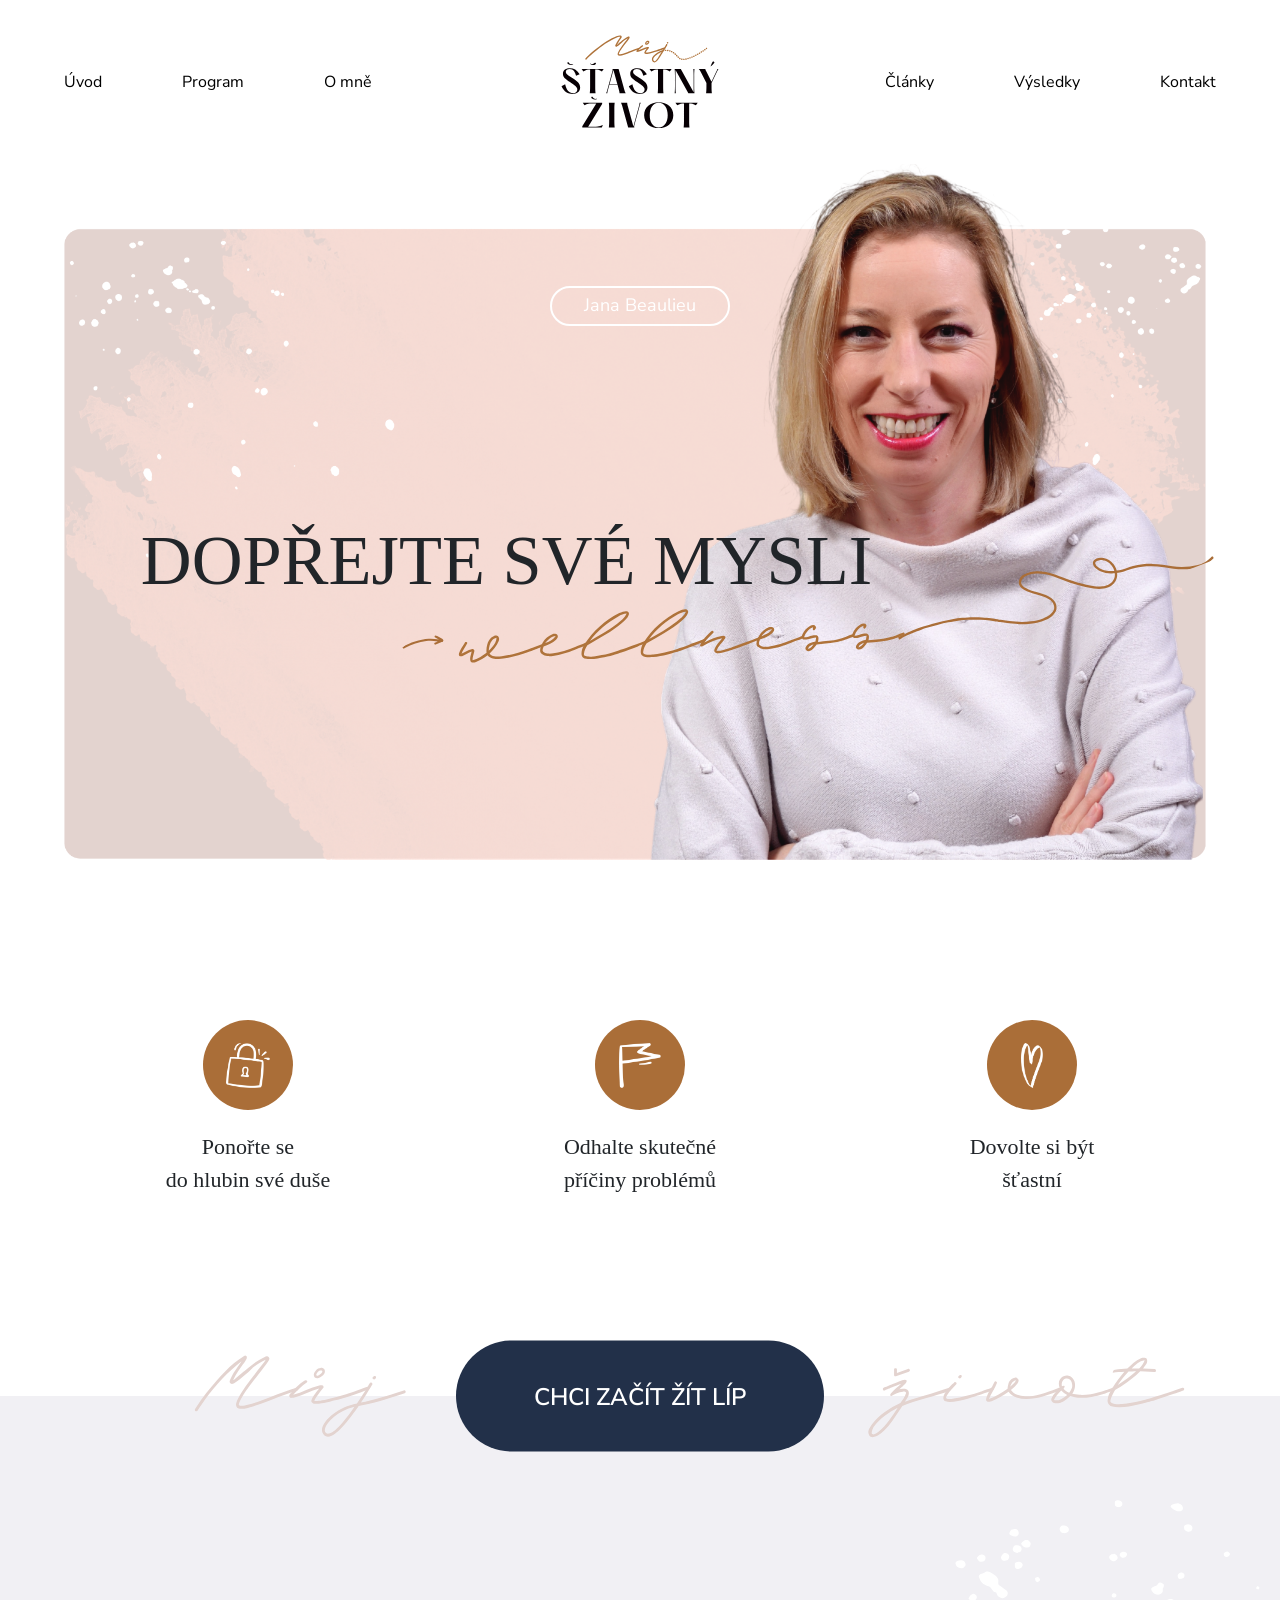
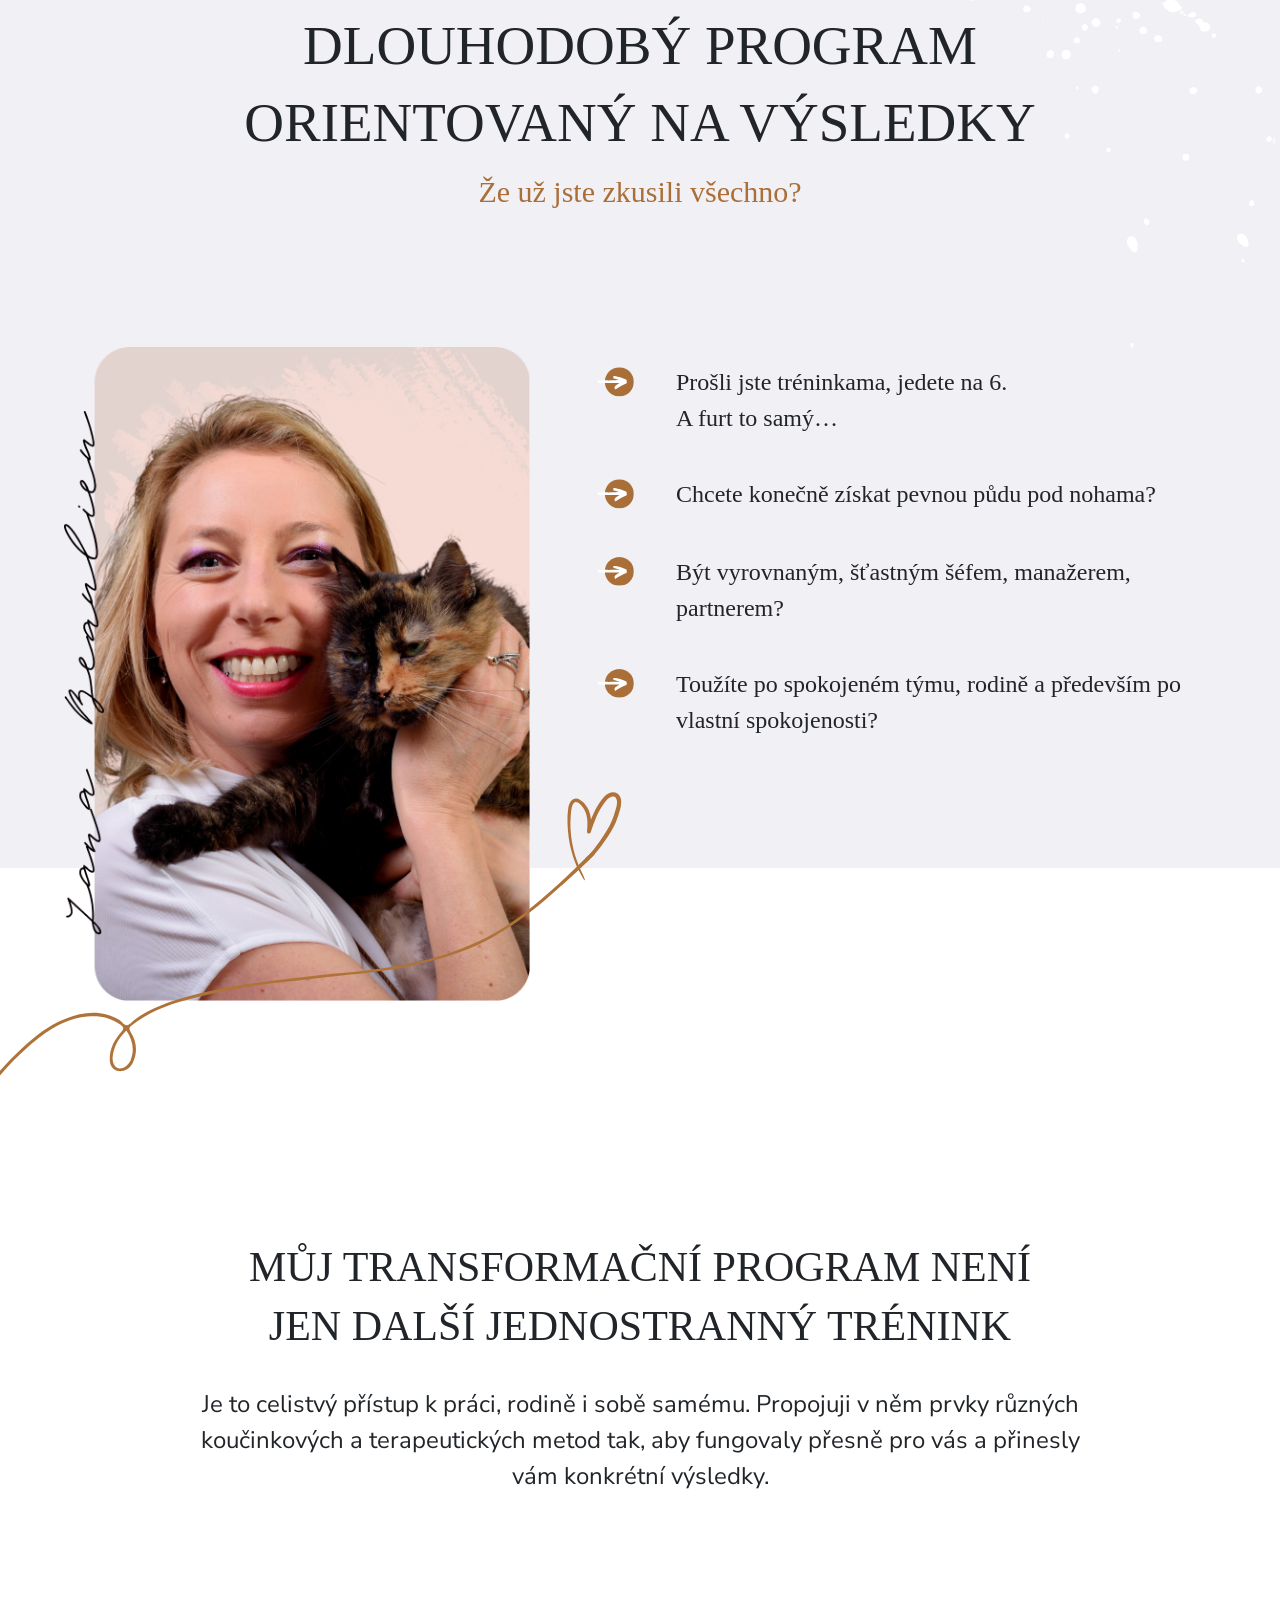
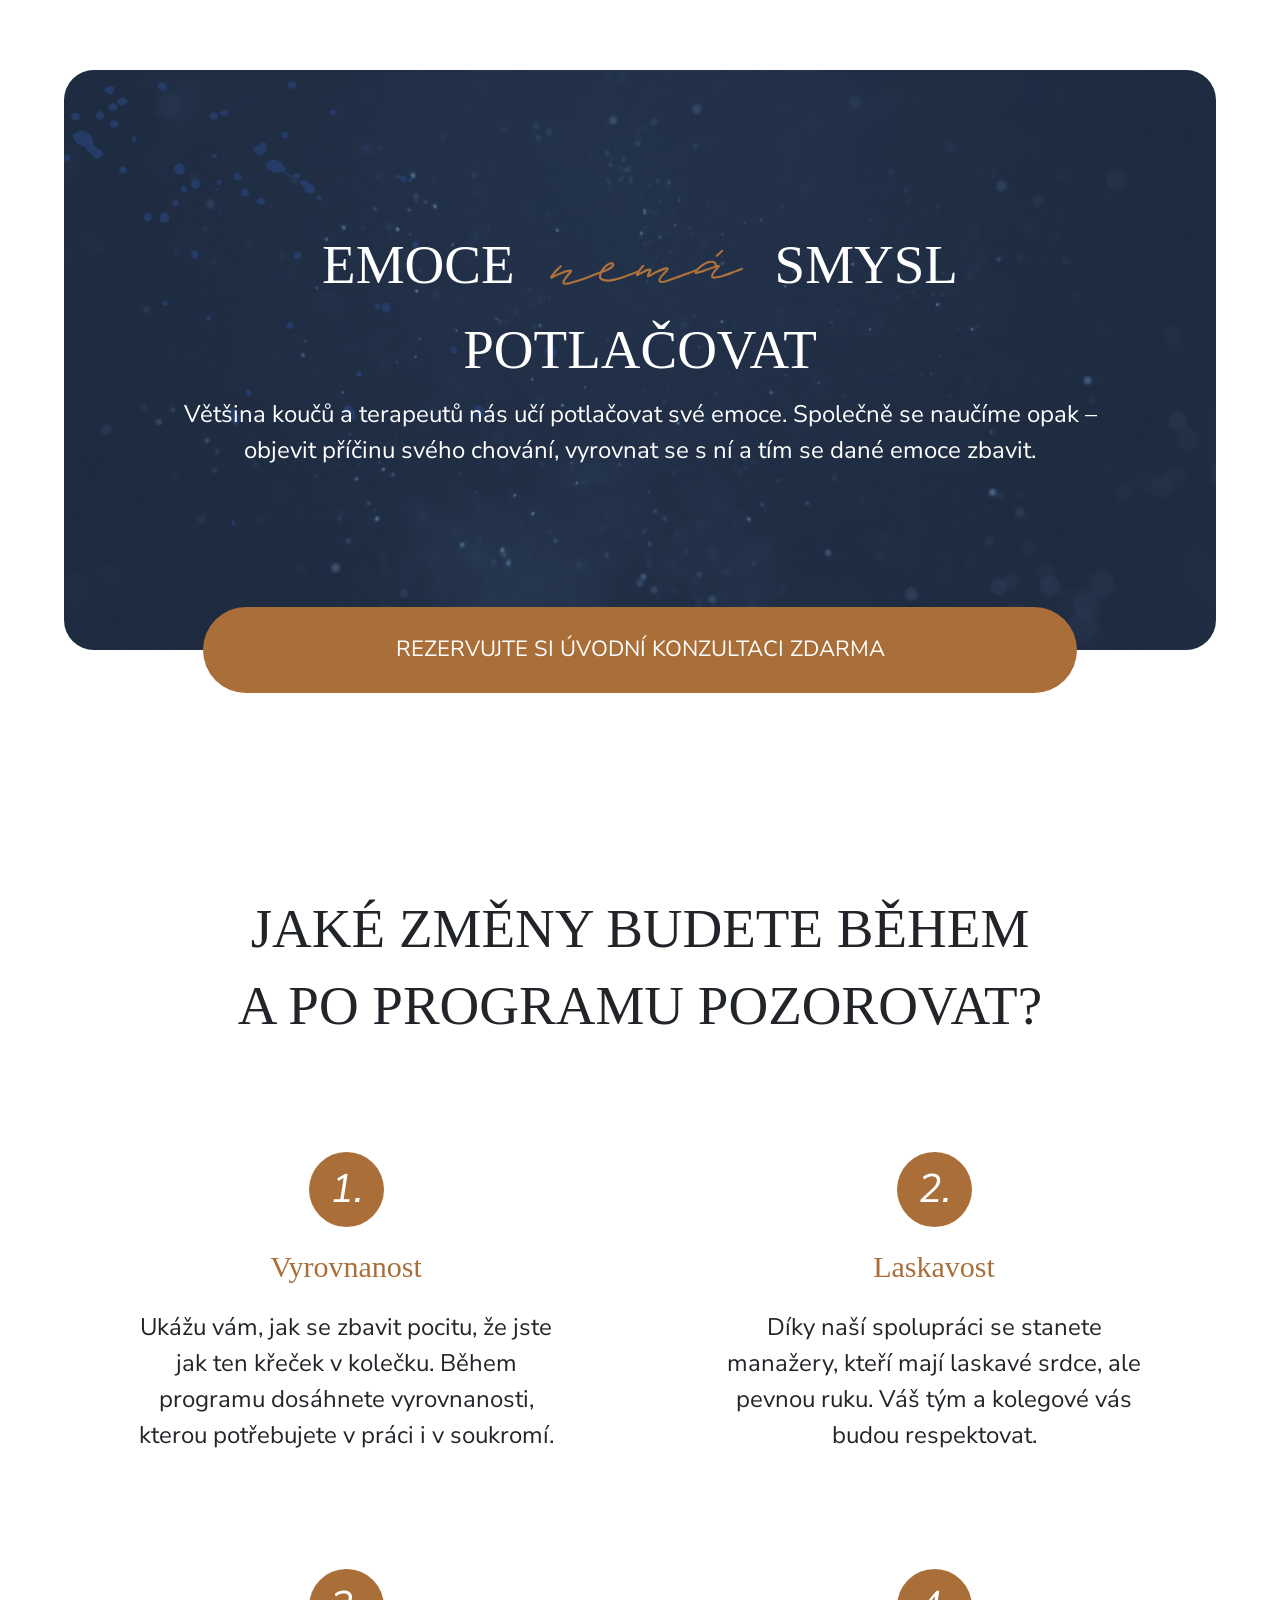
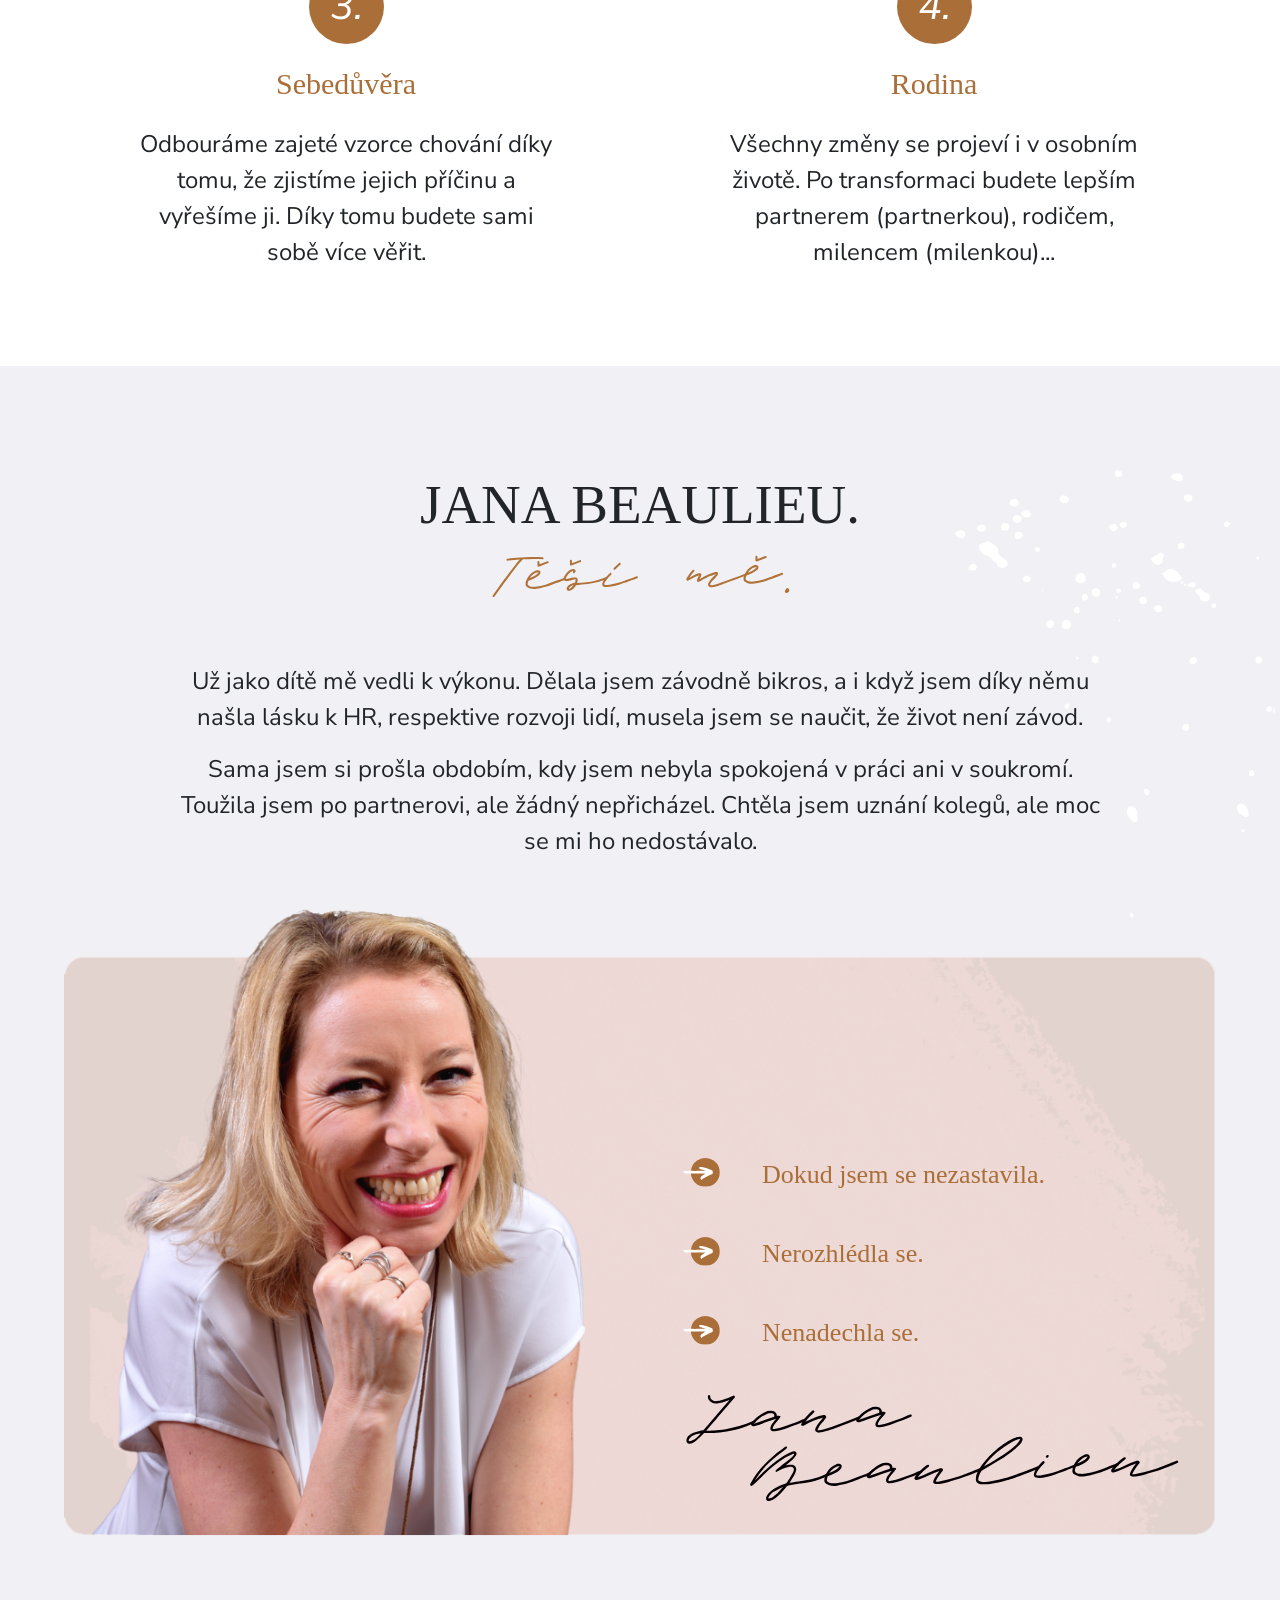
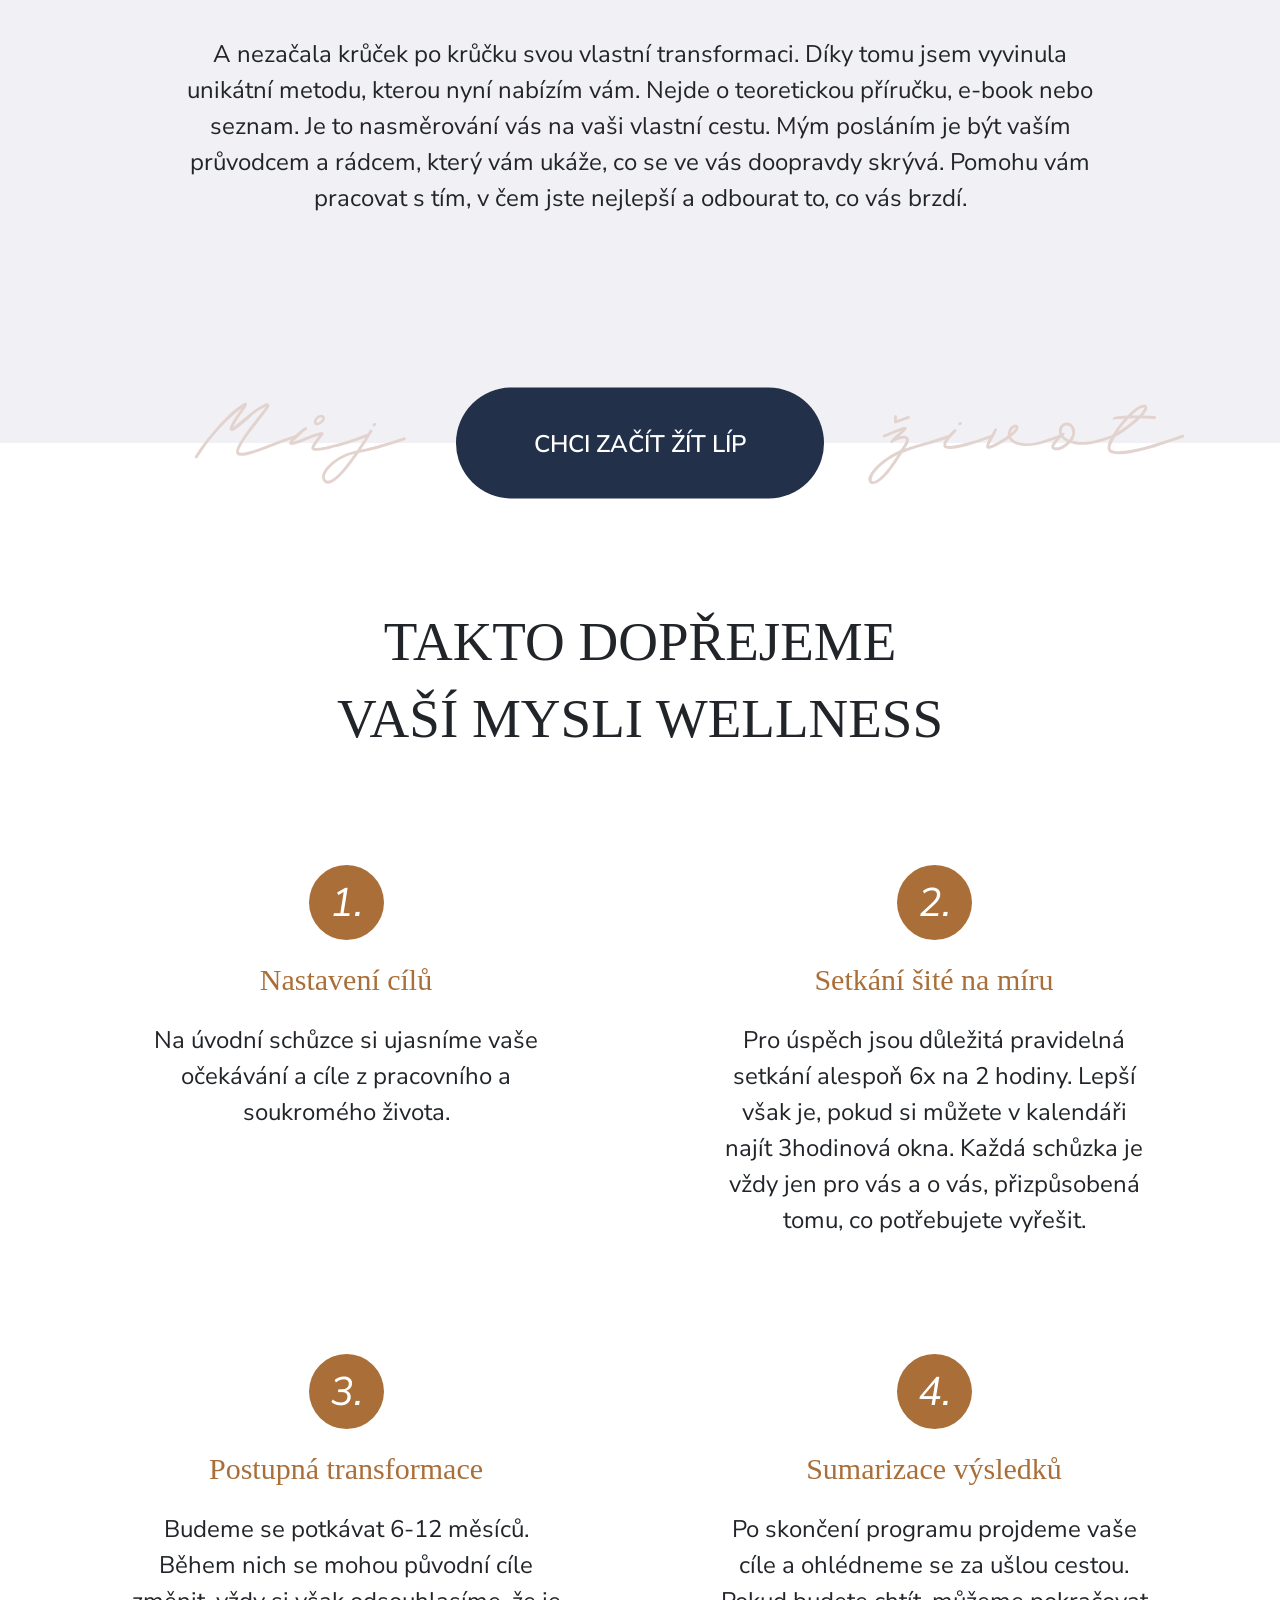
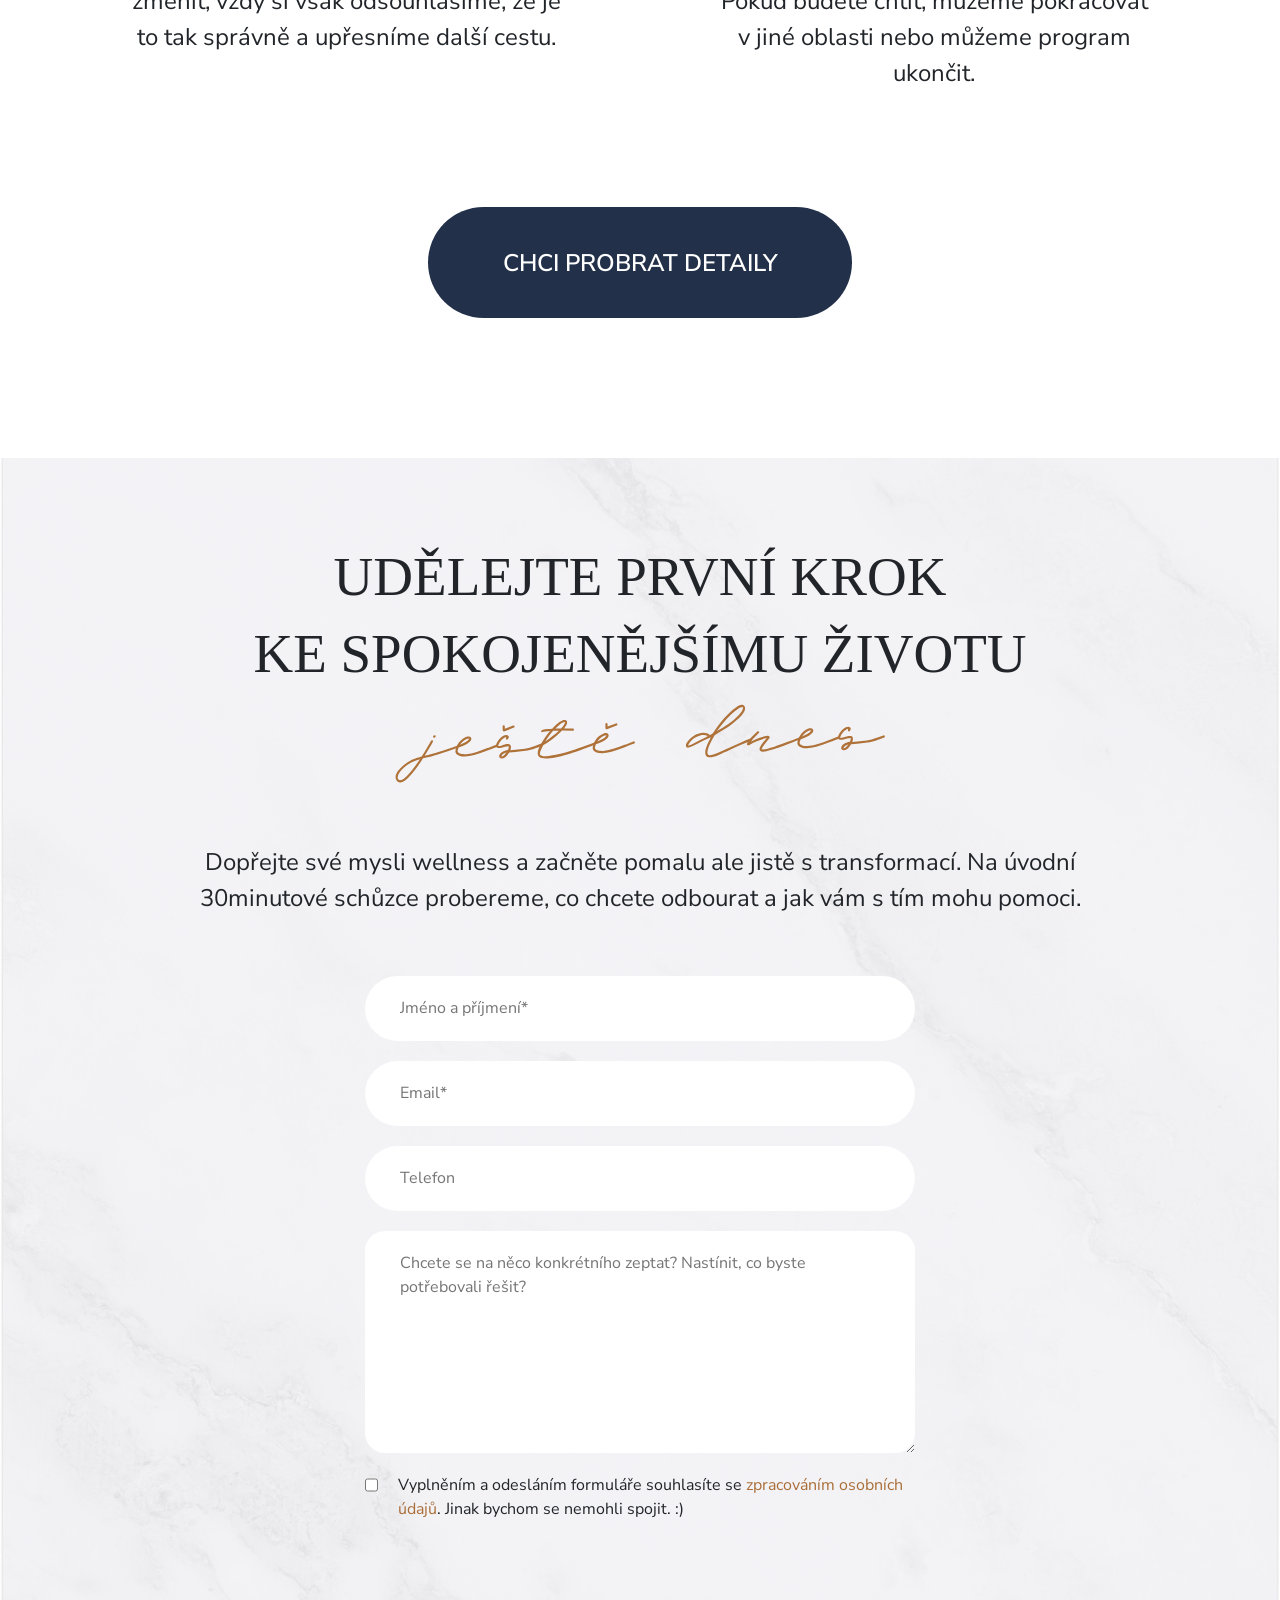
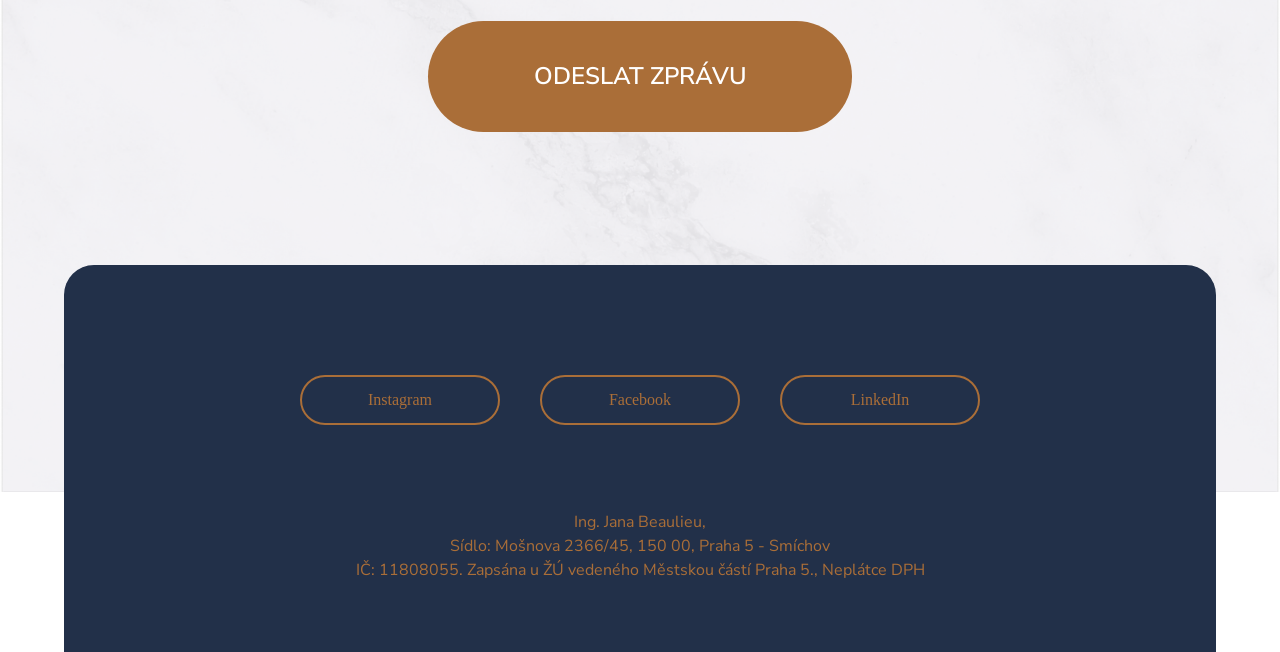
==== commit 7f7df216: "blog pages" ====
--- a/app/index.html
+++ b/app/index.html
@@ -6,8 +6,10 @@
 	<meta http-equiv="X-UA-Compatible" content="ie=edge">
 	<title>Title</title>
 	<link rel="preconnect" href="https://fonts.googleapis.com">
+
+<link rel="preconnect" href="https://fonts.googleapis.com">
 <link rel="preconnect" href="https://fonts.gstatic.com" crossorigin>
-<link href="https://fonts.googleapis.com/css2?family=Nunito+Sans:ital,opsz,wght@0,6..12,200..1000;1,6..12,200..1000&family=Nunito:ital,wght@0,200..1000;1,200..1000&display=swap" rel="stylesheet">
+<link href="https://fonts.googleapis.com/css2?family=Dancing+Script:wght@400..700&family=Nunito+Sans:ital,opsz,wght@0,6..12,200..1000;1,6..12,200..1000&display=swap" rel="stylesheet">
 <link href="https://db.onlinewebfonts.com/c/3147420f5573b22000d1e233cae7cdc9?family=PP+Hatton" rel="stylesheet">
 
 	<link rel="stylesheet" href="https://stackpath.bootstrapcdn.com/bootstrap/5.0.0-alpha1/css/bootstrap.min.css" integrity="sha384-r4NyP46KrjDleawBgD5tp8Y7UzmLA05oM1iAEQ17CSuDqnUK2+k9luXQOfXJCJ4I" crossorigin="anonymous">
@@ -15,12 +17,14 @@
 </head>
 <body>
 
+
+	
 <!-- start header -->
 <header class="header">
 	<div class="container">
 
 		<div class="logo">
-			<a href="">
+			<a href="index.html">
 				<img src="img/logo.svg" alt="">
 			</a>
 		</div>
@@ -59,7 +63,7 @@
 				<ul>
 
 					<li>
-						<a href="">
+						<a href="blog.html">
 							Články  
 						</a>
 					</li>
@@ -165,6 +169,8 @@
 
 			<div class="col-lg-4" style="display: flex;justify-content: flex-end;">
 				<img src="img/s1.svg" alt="">
+			
+				
 			</div>
 
 			<div class="col-lg-4">
--- a/app/css/style.min.css
+++ b/app/css/style.min.css
@@ -1 +1 @@
-body{font-family:"Nunito Sans",serif}h1{font-family:"PP Hatton"}.container{margin-left:auto;margin-right:auto;width:1300px;max-width:90vw;padding-left:0;padding-right:0}.header{padding-top:70px;padding-bottom:70px;position:relative}.header .container{display:-webkit-box;display:-ms-flexbox;display:flex;-webkit-box-align:center;-ms-flex-align:center;align-items:center}.menu{width:100%;display:-webkit-box;display:-ms-flexbox;display:flex;-webkit-box-pack:justify;-ms-flex-pack:justify;justify-content:space-between}.menu ul{padding:0;margin:0;list-style:none;display:-webkit-box;display:-ms-flexbox;display:flex;-webkit-box-align:center;-ms-flex-align:center;align-items:center}.menu ul li{margin-right:80px}.menu ul li:last-child{margin-right:0}.menu ul a{text-decoration:none;color:#000;font-size:16px}.logo{position:absolute;top:50%;left:50%;-webkit-transform:translateX(-50%) translateY(-50%);-ms-transform:translateX(-50%) translateY(-50%);transform:translateX(-50%) translateY(-50%)}.logo img{width:160px}.menu-btn{display:none}.main-screen__img{width:100%}.main-screen__content{position:relative}.main-screen__content-wrapper{position:absolute;top:68px;left:0;width:100%;height:100%;z-index:999}.signature__img{margin-left:auto;margin-right:0;display:block;margin-top:-120px}.main-screen__btn{display:-webkit-box;display:-ms-flexbox;display:flex;-webkit-box-pack:center;-ms-flex-pack:center;justify-content:center;-webkit-box-align:center;-ms-flex-align:center;align-items:center;margin-left:auto;margin-right:auto;margin-top:65px;color:#fff;font-size:18px;border:2px solid #fff;border-radius:40px;width:180px;height:40px;text-decoration:none}.main-screen__btn:hover{color:#fff}.main-screen__title{text-transform:uppercase;margin-top:230px;text-align:center;font-size:75px;font-family:"PP Hatton";margin-left:-150px}.item{text-align:center}.item__icon{width:90px;height:90px;border-radius:50%;display:-webkit-box;display:-ms-flexbox;display:flex;-webkit-box-pack:center;-ms-flex-pack:center;justify-content:center;-webkit-box-align:center;-ms-flex-align:center;align-items:center;background:#aa6e38;margin-left:auto;margin-right:auto}.item__icon img{max-width:50%;max-height:50%}.items-section{padding-top:160px;padding-bottom:200px}.item__title{margin-top:20px;font-family:"PP Hatton";font-size:22px;margin-left:auto;margin-right:auto;max-width:100%}.program-section{background:#f1f0f4;background-image:url("../img/bg.svg");background-repeat:no-repeat;background-position:top 100px right;background-size:330px}.program-section__content{padding-top:100px}.program-row{display:-webkit-box;display:-ms-flexbox;display:flex;-webkit-box-align:center;-ms-flex-align:center;align-items:center;-webkit-box-pack:center;-ms-flex-pack:center;justify-content:center;-webkit-transform:translateY(-50%);-ms-transform:translateY(-50%);transform:translateY(-50%)}.program-row .row{display:-webkit-box;display:-ms-flexbox;display:flex;-webkit-box-align:center;-ms-flex-align:center;align-items:center}.program-row img{height:90px;margin-left:20px;margin-right:20px}.program-button{height:111px;background:#223049;color:#fff;width:424px;max-width:100%;border-radius:100px;display:-webkit-box;display:-ms-flexbox;display:flex;-webkit-box-pack:center;-ms-flex-pack:center;justify-content:center;-webkit-box-align:center;-ms-flex-align:center;align-items:center;font-size:24px;text-transform:uppercase;font-weight:600}.h2{font-size:55px;font-family:"PP Hatton";text-transform:uppercase;text-align:center;line-height:1.4}.h2-xs{font-size:42px}.sub-title{color:#aa6e38;font-family:"PP Hatton";font-size:30px;text-align:center}.program-content-row{margin-top:0}.program__photo{max-width:100%;position:relative;top:133px}.program-item__icon{min-width:45px;margin-right:37px}.program-list{padding-left:40px}.program-item{margin-bottom:40px;display:-webkit-box;display:-ms-flexbox;display:flex;-webkit-box-align:start;-ms-flex-align:start;align-items:flex-start}.program-list{margin-top:150px}.program-item__text{font-size:24px;font-family:"PP Hatton"}.heart-img{position:absolute;bottom:-28vw;left:-1vw;width:50vw}.program-section{position:relative}.program__photo-wrapper{position:relative}.section{padding-top:80px;padding-bottom:80px}.text-section{padding-top:370px;text-align:center}.p{font-size:24px}.text-section p{width:930px;max-width:100%;margin-left:auto;margin-right:auto;margin-top:30px}.cta__content{width:100%;padding-top:156px;background:url("../img/bg.png");background-size:104%;border-radius:30px;background-position:center;padding-left:30px;padding-right:30px;color:#fff;text-align:center}.cta__content p{width:930px;max-width:100%;margin-left:auto;margin-right:auto;padding-bottom:80px}.cta__header-row{display:-webkit-box;display:-ms-flexbox;display:flex;-webkit-box-pack:center;-ms-flex-pack:center;justify-content:center}.cta-img{width:200px;margin-left:30px;margin-right:30px}.cta-button{background:#aa6e38;color:#fff;width:874px;max-width:100%;display:-webkit-box;display:-ms-flexbox;display:flex;-webkit-box-pack:center;-ms-flex-pack:center;justify-content:center;-webkit-box-align:center;-ms-flex-align:center;align-items:center;margin-left:auto;margin-right:auto;height:86px;font-size:22px;text-transform:uppercase;border-radius:100px;-webkit-transform:translateY(50%);-ms-transform:translateY(50%);transform:translateY(50%)}.col-section{padding-top:160px}.col-item{text-align:center;margin-top:100px}.col-item p{width:430px;max-width:100%;margin-left:auto;margin-right:auto;margin-top:24px}.col-item__num{width:75px;height:75px;border-radius:50%;background:#aa6e38;color:#fff;display:-webkit-box;display:-ms-flexbox;display:flex;-webkit-box-pack:center;-ms-flex-pack:center;justify-content:center;-webkit-box-align:center;-ms-flex-align:center;align-items:center;font-style:italic;font-size:40px;margin-left:auto;margin-right:auto;margin-bottom:22px}.h3{font-size:30px;font-family:"PP Hatton";color:#aa6e38}.text-img{width:300px;max-width:100%}.text-section--2{padding-top:160px}.grey-section .program-row{-webkit-transform:translateY(50%);-ms-transform:translateY(50%);transform:translateY(50%)}.grey-section .text-img{display:block;margin-left:auto;margin-right:auto;margin-bottom:60px}.p-text{width:930px;max-width:100%;margin-left:auto;margin-right:auto;text-align:center}.about-img{width:100%}.about-wrapper__content{position:absolute;top:0;left:0;width:100%;height:100%;display:-webkit-box;display:-ms-flexbox;display:flex;-webkit-box-orient:vertical;-webkit-box-direction:normal;-ms-flex-direction:column;flex-direction:column;-webkit-box-align:end;-ms-flex-align:end;align-items:flex-end}.about-wrapper__content .program-list{width:50%;color:#aa6e38;padding-top:130px}.about-wrapper__content .program-item__text{font-size:26px}.about-wrapper{position:relative}.img-name{width:500px;max-width:100%}.p-padding{padding-top:100px;padding-bottom:100px}.button-wrapper{display:-webkit-box;display:-ms-flexbox;display:flex;-webkit-box-pack:center;-ms-flex-pack:center;justify-content:center;-webkit-box-align:center;-ms-flex-align:center;align-items:center;padding-top:100px;padding-bottom:60px}.form-section{background:url("../img/form-bg.png");background-size:cover;background-position:center;padding-bottom:300px}.form-section .program-button{background:#aa6e38}.form-text{width:500px;max-width:90%;margin-left:auto;margin-right:auto;display:block;margin-bottom:60px}.input{display:block;background:#fff;border-radius:50px;width:100%;margin-bottom:20px;height:65px;border:none;padding-left:35px;padding-right:35px}textarea{display:block;background:#fff;border-radius:20px;width:100%;margin-bottom:20px;height:222px;border:none;padding-left:35px;padding-right:35px;padding-top:20px;padding-bottom:20px}.form{width:550px;max-width:100%;margin-left:auto;margin-right:auto;margin-top:60px}.checkbox-row{display:-webkit-box;display:-ms-flexbox;display:flex;-webkit-box-align:start;-ms-flex-align:start;align-items:flex-start}.checkbox-row a{color:#aa6e38;text-decoration:none}.checkbox-row input{margin-top:2px;width:20px;height:20px;margin-right:20px}.footer .container{background:#223049;border-top-left-radius:30px;border-top-right-radius:30px;padding-top:110px;padding-bottom:70px;color:#aa6e38;padding-left:30px;padding-right:30px;text-align:center}.footer{margin-top:-227px}.footer p{margin-bottom:0}.footer-buttons{display:-webkit-box;display:-ms-flexbox;display:flex;-webkit-box-pack:center;-ms-flex-pack:center;justify-content:center;margin-bottom:85px}.footer-buttons a{display:-webkit-box;display:-ms-flexbox;display:flex;-webkit-box-pack:center;-ms-flex-pack:center;justify-content:center;-webkit-box-align:center;-ms-flex-align:center;align-items:center;border:2px solid #aa6e38;color:#aa6e38;width:200px;height:50px;text-decoration:none;border-radius:50px;margin:0 20px;font-family:"PP Hatton"}.menu{z-index:999}@media only screen and (max-width: 1400px){.main-screen__title{margin-left:6vw;text-align:left;font-size:5.5vw}.main-screen__title{margin-top:15vw}.main-screen__btn{margin-top:4.5vw}.signature__img{width:65vw;margin-top:-8vw}.main-screen__content-wrapper{top:5vw}}@media only screen and (max-width: 1200px){.menu ul li{margin-right:40px}.menu ul li:last-child{margin-right:0}}@media only screen and (max-width: 992px){.menu{display:none}.logo{position:static;-webkit-transform:translate(0);-ms-transform:translate(0);transform:translate(0)}.header{padding-top:15px;padding-bottom:15px}.menu-btn{display:block;cursor:pointer}.menu-row{width:25px;height:3px;margin-bottom:4px;background:#000;display:block;border-radius:10px;-webkit-transition:all .3s;-o-transition:all .3s;transition:all .3s}.menu-row:last-child{margin-bottom:0}.header .container{display:-webkit-box;display:-ms-flexbox;display:flex;-webkit-box-pack:justify;-ms-flex-pack:justify;justify-content:space-between;-webkit-box-align:center;-ms-flex-align:center;align-items:center}.menu-btn.active .menu-row:last-child{display:none}.menu-btn.active .menu-row:first-child{-webkit-transform:rotate(45deg);-ms-transform:rotate(45deg);transform:rotate(45deg);margin-bottom:0;position:relative;top:3px}.menu-btn.active .menu-row:nth-child(2){-webkit-transform:rotate(-45deg);-ms-transform:rotate(-45deg);transform:rotate(-45deg)}.menu.active{display:block;position:absolute;top:100%;left:0;width:100vw;background:#fff;z-index:9999}.menu{min-height:100vh;padding-top:30px}.menu li{padding-top:15px;padding-bottom:15px}.menu ul{display:-webkit-box;display:-ms-flexbox;display:flex;-webkit-box-orient:vertical;-webkit-box-direction:normal;-ms-flex-direction:column;flex-direction:column;-webkit-box-align:start;-ms-flex-align:start;align-items:flex-start;padding-left:10vw;padding-right:10vw}.items-section{padding-top:80px}.item{margin-bottom:60px}.program-row img{display:block;margin-left:auto;margin-right:auto}.program-button{margin-left:auto;margin-right:auto;margin-top:15px;margin-bottom:15px;margin-left:auto;margin-right:auto}.program-section__content{padding-top:0}}@media only screen and (max-width: 768px){.logo img{max-width:100px}.main-screen__btn{margin-left:5vw;width:135px;height:30px;font-size:16px}.main-screen__title{margin-top:6vw;font-size:7.5vw;width:50vw}.signature__img{margin-left:2vw;margin-right:auto}.h2{font-size:36px}.h2 br{display:none}.program-section__content{margin-top:-60px}.program__photo{top:0;margin-top:30px}.sub-title{font-size:24px}.program-list{margin-top:60px}.program-list{padding-left:0}.program-item__icon{margin-right:15px}.program-item__text{font-size:20px}.heart-img{width:98vw;bottom:-38vw}.program-section{padding-bottom:50px}.text-section{padding-top:140px}.about-wrapper__content{position:static;width:100%}.footer-buttons{-webkit-box-orient:vertical;-webkit-box-direction:normal;-ms-flex-direction:column;flex-direction:column;-webkit-box-align:center;-ms-flex-align:center;align-items:center;margin-bottom:40px}.footer-buttons a{margin-bottom:25px}.footer .container{padding-top:80px}.h2{font-size:32px}.about-wrapper__content .program-list{width:100%;padding-top:0}.cta__header .h2{font-size:22px}.cta-img{min-width:50px;margin-left:5px;margin-right:5px}.cta__content{padding-top:80px}.cta__content p{padding-bottom:0}.cta-button{font-size:18px}.cta{padding-top:0;padding-bottom:0}.grey-section{padding-top:150px}.grey-section .p-padding{padding-bottom:0}.grey-section .program-row{-webkit-transform:translateY(0);-ms-transform:translateY(0);transform:translateY(0)}.col-section{padding-top:80px;padding-bottom:80px}}+@font-face{font-family:"Scandilover Script";src:url("../fonts/scandilover-script/Scandilover Script.eot");src:url("../fonts/scandilover-script/Scandilover Script.eot?#iefix") format("embedded-opentype"),url("../fonts/scandilover-script/Scandilover Script.woff") format("woff"),url("../fonts/scandilover-script/Scandilover Script.ttf") format("truetype");font-style:normal;font-weight:normal}body{font-family:"Nunito Sans",serif}h1{font-family:"PP Hatton"}.container{margin-left:auto;margin-right:auto;width:1300px;max-width:90vw;padding-left:0;padding-right:0}.header{padding-top:70px;padding-bottom:70px;position:relative}.header .container{display:-webkit-box;display:-ms-flexbox;display:flex;-webkit-box-align:center;-ms-flex-align:center;align-items:center}.menu{width:100%;display:-webkit-box;display:-ms-flexbox;display:flex;-webkit-box-pack:justify;-ms-flex-pack:justify;justify-content:space-between}.menu ul{padding:0;margin:0;list-style:none;display:-webkit-box;display:-ms-flexbox;display:flex;-webkit-box-align:center;-ms-flex-align:center;align-items:center}.menu ul li{margin-right:80px}.menu ul li:last-child{margin-right:0}.menu ul a{text-decoration:none;color:#000;font-size:16px}.logo{position:absolute;top:50%;left:50%;-webkit-transform:translateX(-50%) translateY(-50%);-ms-transform:translateX(-50%) translateY(-50%);transform:translateX(-50%) translateY(-50%);display:block}.logo img{width:160px}.menu-btn{display:none}.main-screen__img{width:100%}.main-screen__content{position:relative}.main-screen__content-wrapper{position:absolute;top:68px;left:0;width:100%;height:100%;z-index:999}.signature__img{margin-left:auto;margin-right:0;display:block;margin-top:-120px}.main-screen__btn{display:-webkit-box;display:-ms-flexbox;display:flex;-webkit-box-pack:center;-ms-flex-pack:center;justify-content:center;-webkit-box-align:center;-ms-flex-align:center;align-items:center;margin-left:auto;margin-right:auto;margin-top:65px;color:#fff;font-size:18px;border:2px solid #fff;border-radius:40px;width:180px;height:40px;text-decoration:none}.main-screen__btn:hover{color:#fff}.main-screen__title{text-transform:uppercase;margin-top:230px;text-align:center;font-size:75px;font-family:"PP Hatton";margin-left:-150px}.item{text-align:center}.item__icon{width:90px;height:90px;border-radius:50%;display:-webkit-box;display:-ms-flexbox;display:flex;-webkit-box-pack:center;-ms-flex-pack:center;justify-content:center;-webkit-box-align:center;-ms-flex-align:center;align-items:center;background:#aa6e38;margin-left:auto;margin-right:auto}.item__icon img{max-width:50%;max-height:50%}.items-section{padding-top:160px;padding-bottom:200px}.item__title{margin-top:20px;font-family:"PP Hatton";font-size:22px;margin-left:auto;margin-right:auto;max-width:100%}.program-section{background:#f1f0f4;background-image:url("../img/bg.svg");background-repeat:no-repeat;background-position:top 100px right;background-size:330px}.program-section__content{padding-top:100px}.program-row{display:-webkit-box;display:-ms-flexbox;display:flex;-webkit-box-align:center;-ms-flex-align:center;align-items:center;-webkit-box-pack:center;-ms-flex-pack:center;justify-content:center;-webkit-transform:translateY(-50%);-ms-transform:translateY(-50%);transform:translateY(-50%)}.program-row .row{display:-webkit-box;display:-ms-flexbox;display:flex;-webkit-box-align:center;-ms-flex-align:center;align-items:center}.program-row img{height:90px;margin-left:20px;margin-right:20px}.program-button{height:111px;background:#223049;color:#fff;width:424px;max-width:100%;border-radius:100px;display:-webkit-box;display:-ms-flexbox;display:flex;-webkit-box-pack:center;-ms-flex-pack:center;justify-content:center;-webkit-box-align:center;-ms-flex-align:center;align-items:center;font-size:24px;text-transform:uppercase;font-weight:600}.h2{font-size:55px;font-family:"PP Hatton";text-transform:uppercase;text-align:center;line-height:1.4}.h2-xs{font-size:42px}.sub-title{color:#aa6e38;font-family:"PP Hatton";font-size:30px;text-align:center}.program-content-row{margin-top:0}.program__photo{max-width:100%;position:relative;top:133px}.program-item__icon{min-width:45px;margin-right:37px}.program-list{padding-left:40px}.program-item{margin-bottom:40px;display:-webkit-box;display:-ms-flexbox;display:flex;-webkit-box-align:start;-ms-flex-align:start;align-items:flex-start}.program-list{margin-top:150px}.program-item__text{font-size:24px;font-family:"PP Hatton"}.heart-img{position:absolute;bottom:-28vw;left:-1vw;width:50vw}.program-section{position:relative}.program__photo-wrapper{position:relative}.section{padding-top:80px;padding-bottom:80px}.text-section{padding-top:370px;text-align:center}.p{font-size:24px}.text-section p{width:930px;max-width:100%;margin-left:auto;margin-right:auto;margin-top:30px}.cta__content{width:100%;padding-top:156px;background:url("../img/bg.png");background-size:104%;border-radius:30px;background-position:center;padding-left:30px;padding-right:30px;color:#fff;text-align:center}.cta__content p{width:930px;max-width:100%;margin-left:auto;margin-right:auto;padding-bottom:80px}.cta__header-row{display:-webkit-box;display:-ms-flexbox;display:flex;-webkit-box-pack:center;-ms-flex-pack:center;justify-content:center}.cta-img{width:200px;margin-left:30px;margin-right:30px}.cta-button{background:#aa6e38;color:#fff;width:874px;max-width:100%;display:-webkit-box;display:-ms-flexbox;display:flex;-webkit-box-pack:center;-ms-flex-pack:center;justify-content:center;-webkit-box-align:center;-ms-flex-align:center;align-items:center;margin-left:auto;margin-right:auto;height:86px;font-size:22px;text-transform:uppercase;border-radius:100px;-webkit-transform:translateY(50%);-ms-transform:translateY(50%);transform:translateY(50%)}.col-section{padding-top:160px}.col-item{text-align:center;margin-top:100px}.col-item p{width:430px;max-width:100%;margin-left:auto;margin-right:auto;margin-top:24px}.col-item__num{width:75px;height:75px;border-radius:50%;background:#aa6e38;color:#fff;display:-webkit-box;display:-ms-flexbox;display:flex;-webkit-box-pack:center;-ms-flex-pack:center;justify-content:center;-webkit-box-align:center;-ms-flex-align:center;align-items:center;font-style:italic;font-size:40px;margin-left:auto;margin-right:auto;margin-bottom:22px}.h3{font-size:30px;font-family:"PP Hatton";color:#aa6e38}.text-img{width:300px;max-width:100%}.text-section--2{padding-top:160px}.grey-section .program-row{-webkit-transform:translateY(50%);-ms-transform:translateY(50%);transform:translateY(50%)}.grey-section .text-img{display:block;margin-left:auto;margin-right:auto;margin-bottom:60px}.p-text{width:930px;max-width:100%;margin-left:auto;margin-right:auto;text-align:center}.about-img{width:100%}.about-wrapper__content{position:absolute;top:0;left:0;width:100%;height:100%;display:-webkit-box;display:-ms-flexbox;display:flex;-webkit-box-orient:vertical;-webkit-box-direction:normal;-ms-flex-direction:column;flex-direction:column;-webkit-box-align:end;-ms-flex-align:end;align-items:flex-end}.about-wrapper__content .program-list{width:50%;color:#aa6e38;padding-top:130px}.about-wrapper__content .program-item__text{font-size:26px}.about-wrapper{position:relative}.img-name{width:500px;max-width:100%}.p-padding{padding-top:100px;padding-bottom:100px}.button-wrapper{display:-webkit-box;display:-ms-flexbox;display:flex;-webkit-box-pack:center;-ms-flex-pack:center;justify-content:center;-webkit-box-align:center;-ms-flex-align:center;align-items:center;padding-top:100px;padding-bottom:60px}.form-section{background:url("../img/form-bg.png");background-size:cover;background-position:center;padding-bottom:300px}.form-section .program-button{background:#aa6e38}.form-text{width:500px;max-width:90%;margin-left:auto;margin-right:auto;display:block;margin-bottom:60px}.input{display:block;background:#fff;border-radius:50px;width:100%;margin-bottom:20px;height:65px;border:none;padding-left:35px;padding-right:35px}textarea{display:block;background:#fff;border-radius:20px;width:100%;margin-bottom:20px;height:222px;border:none;padding-left:35px;padding-right:35px;padding-top:20px;padding-bottom:20px}.form{width:550px;max-width:100%;margin-left:auto;margin-right:auto;margin-top:60px}.checkbox-row{display:-webkit-box;display:-ms-flexbox;display:flex;-webkit-box-align:start;-ms-flex-align:start;align-items:flex-start}.checkbox-row a{color:#aa6e38;text-decoration:none}.checkbox-row input{margin-top:2px;width:20px;height:20px;margin-right:20px}.footer .container{background:#223049;border-top-left-radius:30px;border-top-right-radius:30px;padding-top:110px;padding-bottom:70px;color:#aa6e38;padding-left:30px;padding-right:30px;text-align:center}.footer{margin-top:-227px}.footer p{margin-bottom:0}.footer-buttons{display:-webkit-box;display:-ms-flexbox;display:flex;-webkit-box-pack:center;-ms-flex-pack:center;justify-content:center;margin-bottom:85px}.footer-buttons a{display:-webkit-box;display:-ms-flexbox;display:flex;-webkit-box-pack:center;-ms-flex-pack:center;justify-content:center;-webkit-box-align:center;-ms-flex-align:center;align-items:center;border:2px solid #aa6e38;color:#aa6e38;width:200px;height:50px;text-decoration:none;border-radius:50px;margin:0 20px;font-family:"PP Hatton"}.menu{z-index:999}.s-text{font-family:"Dancing Script",cursive;color:#e3d3cf;font-size:72px}.blog-main-screen{text-align:center;padding-top:200px;padding-bottom:200px;background:url("../img/blog-bg.png");background-size:cover;background-position:center;position:relative}.blog-main-screen .container{position:relative;z-index:11}.blog-main-screen .h1{font-size:68px;font-weight:700}.blog-main-screen:before{content:"";width:100%;height:100%;position:absolute;top:0;left:0;width:100%;height:100%;background:rgba(237,212,205,.4);z-index:9}.blog-content{padding-top:85px;padding-bottom:85px}.blog__item-img-wrapper{width:100%;height:320px;overflow:hidden;border-radius:15px;-webkit-box-shadow:0 4px 4px 0 rgba(0,0,0,.25);box-shadow:0 4px 4px 0 rgba(0,0,0,.25);position:relative}.blog__item-img-wrapper img{width:100%;height:100%;-o-object-fit:cover;object-fit:cover;-o-object-position:center;object-position:center}.blog__item-img-wrapper:after{content:"";position:absolute;top:0;left:0;width:100%;height:100%;background:rgba(237,212,205,.4);z-index:9}.blog__item-header{display:-webkit-box;display:-ms-flexbox;display:flex;-webkit-box-pack:justify;-ms-flex-pack:justify;justify-content:space-between;-webkit-box-align:center;-ms-flex-align:center;align-items:center}.blog__item-header{padding-top:25px;padding-bottom:25px}.blog__item-left,.blog__item-right{display:-webkit-box;display:-ms-flexbox;display:flex;-webkit-box-align:center;-ms-flex-align:center;align-items:center}.blog__item-header-title{font-size:14px;padding-right:5px}.blog__item-date,.blog__item-author{font-size:18px;font-family:"Dancing Script",cursive}.blog__item-title{font-family:"PP Hatton";color:#aa6e38;font-size:28px}.blog-content .container{width:1120px;max-width:90vw}.blog__item-text{font-size:22px}.blog__item{color:#000;text-decoration:none;display:block;-webkit-transition:all .4s;-o-transition:all .4s;transition:all .4s}.blog__item-img{-webkit-transition:all .4s;-o-transition:all .4s;transition:all .4s}.blog__item:hover{color:rgba(0,0,0,.8);text-decoration:none}.blog__item:hover .blog__item-img{-webkit-transform:scale(1.1);-ms-transform:scale(1.1);transform:scale(1.1)}.view-more-btn:hover{opacity:.8}.view-more-btn{font-size:22px;font-weight:500;text-decoration:underline;color:#aa6e38}.blog-content .col-lg-6{margin-bottom:65px}.page-pagination{display:-webkit-box;display:-ms-flexbox;display:flex;-webkit-box-pack:center;-ms-flex-pack:center;justify-content:center;-webkit-box-align:center;-ms-flex-align:center;align-items:center}.prev-page,.next-page{width:60px;height:60px;background:#aa6e38;border-radius:50%;display:-webkit-box;display:-ms-flexbox;display:flex;-webkit-box-pack:center;-ms-flex-pack:center;justify-content:center;-webkit-box-align:center;-ms-flex-align:center;align-items:center}.page-pagination__link{padding:10px;margin:0 8px;text-decoration:none;color:#000;-webkit-transition:all .3s;-o-transition:all .3s;transition:all .3s}.page-pagination__link:hover{color:#000}.page-pagination{font-size:22px}.page-pagination__link.active{color:#aa6e38;font-weight:700}.prev-page:hover,.next-page:hover{opacity:.9}.article .container{width:1120px;max-width:90vw}.article-cover__wrapper{width:100%;height:312px;position:relative;border-radius:15px;display:block;margin-top:15px;margin-bottom:15px;display:block;overflow:hidden}.article-cover__wrapper img{width:100%;height:100%;-o-object-fit:cover;object-fit:cover;-o-object-position:center;object-position:center}.article-cover__wrapper:after{content:"";position:absolute;top:0;left:0;width:100%;height:100%;background:rgba(237,212,205,.4);z-index:9;display:block}.article__header{padding-top:15px;padding-bottom:15px}.article__header .blog__item-header-title{font-size:18px}.article__header .blog__item-date,.article__header .blog__item-author{font-size:24px}.article-title{color:#aa6e38;font-family:"PP Hatton";font-size:60px;line-height:1.2;margin-top:15px;margin-bottom:20px}.article-text{font-size:22px}.article-footer{display:-webkit-box;display:-ms-flexbox;display:flex;-webkit-box-pack:justify;-ms-flex-pack:justify;justify-content:space-between;-webkit-box-align:center;-ms-flex-align:center;align-items:center;padding-top:60px;padding-bottom:100px}.prev-article,.next-article{background:#aa6e38;font-size:22px;color:#fff;padding:15px 20px;cursor:pointer;border-radius:50px;display:-webkit-box;display:-ms-flexbox;display:flex;-webkit-box-align:center;-ms-flex-align:center;align-items:center;-webkit-box-pack:center;-ms-flex-pack:center;justify-content:center;width:235px;-webkit-transition:all .4s;-o-transition:all .4s;transition:all .4s}.prev-article img,.next-article img{display:block}.prev-article img{margin-right:15px}.next-article img{margin-left:15px}.prev-article:hover,.next-article:hover{opacity:.9}@media only screen and (max-width: 1400px){.main-screen__title{margin-left:6vw;text-align:left;font-size:5.5vw}.main-screen__title{margin-top:15vw}.main-screen__btn{margin-top:4.5vw}.signature__img{width:65vw;margin-top:-8vw}.main-screen__content-wrapper{top:5vw}}@media only screen and (max-width: 1200px){.menu ul li{margin-right:40px}.menu ul li:last-child{margin-right:0}}@media only screen and (max-width: 992px){.menu{display:none}.logo{position:static;-webkit-transform:translate(0);-ms-transform:translate(0);transform:translate(0)}.header{padding-top:15px;padding-bottom:15px}.menu-btn{display:block;cursor:pointer}.menu-row{width:25px;height:3px;margin-bottom:4px;background:#000;display:block;border-radius:10px;-webkit-transition:all .3s;-o-transition:all .3s;transition:all .3s}.menu-row:last-child{margin-bottom:0}.header .container{display:-webkit-box;display:-ms-flexbox;display:flex;-webkit-box-pack:justify;-ms-flex-pack:justify;justify-content:space-between;-webkit-box-align:center;-ms-flex-align:center;align-items:center}.menu-btn.active .menu-row:last-child{display:none}.menu-btn.active .menu-row:first-child{-webkit-transform:rotate(45deg);-ms-transform:rotate(45deg);transform:rotate(45deg);margin-bottom:0;position:relative;top:3px}.menu-btn.active .menu-row:nth-child(2){-webkit-transform:rotate(-45deg);-ms-transform:rotate(-45deg);transform:rotate(-45deg)}.menu.active{display:block;position:absolute;top:100%;left:0;width:100vw;background:#fff;z-index:9999}.menu{min-height:100vh;padding-top:30px}.menu li{padding-top:15px;padding-bottom:15px}.menu ul{display:-webkit-box;display:-ms-flexbox;display:flex;-webkit-box-orient:vertical;-webkit-box-direction:normal;-ms-flex-direction:column;flex-direction:column;-webkit-box-align:start;-ms-flex-align:start;align-items:flex-start;padding-left:10vw;padding-right:10vw}.items-section{padding-top:80px}.item{margin-bottom:60px}.program-row img{display:block;margin-left:auto;margin-right:auto}.program-button{margin-left:auto;margin-right:auto;margin-top:15px;margin-bottom:15px;margin-left:auto;margin-right:auto}.program-section__content{padding-top:0}.blog__item-img-wrapper{height:50vw}}@media only screen and (max-width: 768px){.logo img{max-width:100px}.main-screen__btn{margin-left:5vw;width:135px;height:30px;font-size:16px}.main-screen__title{margin-top:6vw;font-size:7.5vw;width:50vw}.signature__img{margin-left:2vw;margin-right:auto}.h2{font-size:36px}.h2 br{display:none}.program-section__content{margin-top:-60px}.program__photo{top:0;margin-top:30px}.sub-title{font-size:24px}.program-list{margin-top:60px}.program-list{padding-left:0}.program-item__icon{margin-right:15px}.program-item__text{font-size:20px}.heart-img{width:98vw;bottom:-38vw}.program-section{padding-bottom:50px}.text-section{padding-top:140px}.about-wrapper__content{position:static;width:100%}.footer-buttons{-webkit-box-orient:vertical;-webkit-box-direction:normal;-ms-flex-direction:column;flex-direction:column;-webkit-box-align:center;-ms-flex-align:center;align-items:center;margin-bottom:40px}.footer-buttons a{margin-bottom:25px}.footer .container{padding-top:80px}.h2{font-size:32px}.about-wrapper__content .program-list{width:100%;padding-top:0}.cta__header .h2{font-size:22px}.cta-img{min-width:50px;margin-left:5px;margin-right:5px}.cta__content{padding-top:80px}.cta__content p{padding-bottom:0}.cta-button{font-size:18px}.cta{padding-top:0;padding-bottom:0}.grey-section{padding-top:150px}.grey-section .p-padding{padding-bottom:0}.grey-section .program-row{-webkit-transform:translateY(0);-ms-transform:translateY(0);transform:translateY(0)}.col-section{padding-top:80px;padding-bottom:80px}.article-title{font-size:30px}.article__header .blog__item-header-title{font-size:14px}.article__header .blog__item-date,.article__header .blog__item-author{font-size:16px}.article-cover__wrapper{height:50vw}.article-text{font-size:16px}.prev-article,.next-article{font-size:14px}.next-article img{margin-left:10px}.prev-article img{margin-right:10px}.prev-article,.next-article{padding-left:15px;padding-right:15px}.article-footer{padding-top:20px;padding-bottom:80px}.prev-article,.next-article{width:48%}}@media only screen and (max-width: 480px){.blog-main-screen .h1{font-size:15vw}.blog-main-screen{padding-top:33vw;padding-bottom:20vw}.blog-content{padding-top:60px;padding-bottom:60px}.blog__item-img-wrapper{height:55vw}.blog__item-header{padding-top:0px;padding-bottom:15px}.blog__item-title{font-size:22px}.blog__item-text{font-size:16px}.blog__item-date,.blog__item-author{font-size:16px}.view-more-btn{font-size:16px}.blog-content .col-lg-6{margin-bottom:50px}.prev-page,.next-page{width:45px;height:45px}.prev-page img,.next-page img{max-width:35%}.page-pagination{font-size:18px}.page-pagination__link{padding:5px}}
